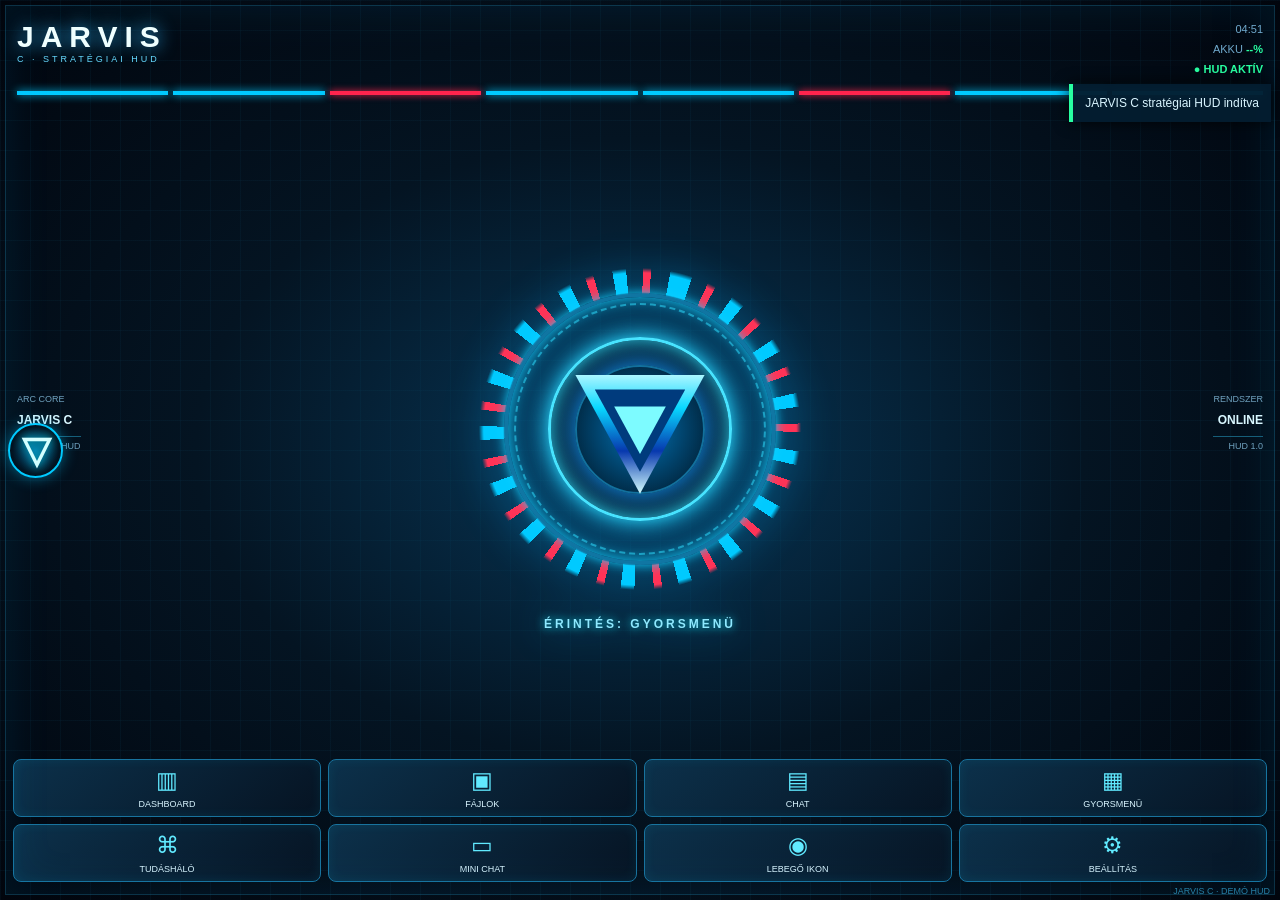
==== jarvis_hud/assets/index.html @ 07d6512d "feat: standalone JARVIS C HUD prototype (ARC reactor, knowledge network, native floating icon)" ====
<!doctype html>
<html lang="hu"><head><meta charset="utf-8"/><meta name="viewport" content="width=device-width,initial-scale=1,viewport-fit=cover,user-scalable=no"/><meta name="theme-color" content="#030c19"/><title>JARVIS C / HUD</title>
<style>
:root{--cyan:#00caff;--red:#ff244d;--green:#28ffa1;--gold:#ffcf50;--bg:#020a15;--glass:#061b2eec;color:#d9f5ff;font-family:Arial,Helvetica,sans-serif}*{box-sizing:border-box;-webkit-tap-highlight-color:transparent}body{margin:0;overflow:hidden;background:radial-gradient(ellipse at center,#073758 0,#041422 49%,#01050d 100%)}button,input{font-family:inherit;color:inherit}button{cursor:pointer}button:active{filter:brightness(1.6)}.app{width:100vw;height:100dvh;display:flex;flex-direction:column;position:relative;overflow:hidden;background-image:linear-gradient(90deg,#0d56731a 1px,transparent 1px),linear-gradient(#0d56731a 1px,transparent 1px);background-size:30px 30px}.app:before{content:"";pointer-events:none;position:absolute;inset:5px;border:1px solid #1d7fa95c;box-shadow:inset 0 0 45px #009ee720}.head{padding:20px 17px 8px;display:flex;justify-content:space-between;align-items:flex-start;z-index:1}.wordmark{font-size:30px;letter-spacing:7px;color:#efffff;font-weight:800;text-shadow:0 0 18px #29b7ff}.subtitle{font-size:9px;letter-spacing:3px;color:#66d9fe}.stats{font-size:11px;text-align:right;line-height:1.8;color:#70aace}.stats b{color:var(--green)}.bar{height:4px;margin:4px 17px;display:flex;gap:5px}.bar i{flex:1;background:var(--cyan);box-shadow:0 0 8px var(--cyan)}.bar i:nth-child(3n){background:var(--red);box-shadow:0 0 7px var(--red)}.center{position:relative;flex:1;min-height:0;display:grid;place-items:center}.reactor{width:min(71vw,39vh,340px);height:min(71vw,39vh,340px);min-width:180px;min-height:180px;position:relative;border-radius:50%;display:grid;place-items:center;filter:drop-shadow(0 0 20px #00aeff7e);animation:breathe 3.4s ease-in-out infinite}.outer,.middle,.inner,.gear,.disk,.triangle{position:absolute;display:grid;place-items:center}.outer,.middle,.inner,.gear,.disk{inset:0;border-radius:50%}.outer{background:repeating-conic-gradient(from 14deg,var(--cyan) 0deg 5deg,transparent 5deg 11deg,#ff3357 11deg 14deg,transparent 14deg 21deg);mask:radial-gradient(transparent 56%,black 57% 65%,transparent 67%);animation:rotate 30s linear infinite}.middle{inset:10%;border:4px solid #158cbdbb;box-shadow:0 0 12px #12cfff,inset 0 0 16px #12cfff;outline:2px dashed #30ddff88;outline-offset:-12px;animation:rotateRev 19s linear infinite}.inner{inset:23%;border:3px solid #4ae6ff;box-shadow:0 0 19px #30dfff, inset 0 0 20px #30deff;background:radial-gradient(circle,#104e84 0,#02101c 77%)}.disk{inset:31%;border:2px solid #12709d;background:radial-gradient(circle,#0273b6,#001220);box-shadow:0 0 30px #159bfb}.triangle{width:38%;height:38%;clip-path:polygon(50% 100%,0 8%,100% 8%);background:linear-gradient(#dcffff,#08d7ff,#0738ae,#d6ffff);filter:drop-shadow(0 0 10px #04f5ff)}.triangle:before{content:"";position:absolute;inset:15%;clip-path:polygon(50% 97%,0 6%,100% 6%);background:#003b7d}.triangle:after{content:"";position:absolute;inset:30%;clip-path:polygon(50% 98%,0 6%,100% 6%);background:#7dfbff}.reactor-label{position:absolute;bottom:-32px;color:#8fe9ff;font-size:12px;letter-spacing:3px;font-weight:bold;text-shadow:0 0 10px #11eaff}.side{position:absolute;top:44%;font-size:9px;line-height:2;color:#70a2bf}.side strong{display:block;color:#d9f7ff;font-size:12px}.side.left{left:17px}.side.right{right:17px;text-align:right}.line{border-top:1px solid #165e79;margin-top:4px}.bottom{margin:0 13px 18px;display:grid;grid-template-columns:repeat(4,1fr);gap:7px}.tile{background:linear-gradient(140deg,#0c314b,#061322);min-height:58px;border:1px solid #18739e;border-radius:8px;display:flex;flex-direction:column;justify-content:center;align-items:center;gap:5px;box-shadow:inset 0 0 12px #05d5ff15}.tile .ic{font-size:23px;color:#61eaff}.tile .tx{font-size:9px}.screen{display:none;position:fixed;inset:0;z-index:9;background:radial-gradient(ellipse at center,#0a2a45,#020812 85%)}.screen.show{display:flex;flex-direction:column}.screenhead{height:68px;display:flex;align-items:center;justify-content:space-between;padding:15px;border-bottom:1px solid #1d6788;letter-spacing:2px;font-weight:700}.screenhead button,.sm{background:#0b3452;border:1px solid #1685b8;border-radius:7px;padding:10px}.scrbody{flex:1;min-height:0;position:relative;overflow:hidden}.float{position:fixed;left:8px;top:47%;width:55px;height:55px;border-radius:50%;z-index:12;background:radial-gradient(circle,#066093,#021321 65%);border:2px solid var(--cyan);box-shadow:0 0 15px #03c6ff77;display:grid;place-items:center;touch-action:none}.float:before{content:"▽";font-size:37px;font-weight:700;color:#d3ffff;text-shadow:0 0 11px #02ebff}.radialback{position:fixed;inset:0;background:#000a;z-index:13;display:none;backdrop-filter:blur(5px)}.radialback.on{display:block}.radial{position:fixed;left:50%;top:50%;width:min(320px,86vw);height:min(320px,86vw);transform:translate(-50%,-50%) scale(.7);opacity:0;visibility:hidden;z-index:14;transition:.22s;pointer-events:none}.radial.on{transform:translate(-50%,-50%) scale(1);opacity:1;visibility:visible;pointer-events:auto}.radial:before{content:"";position:absolute;inset:27px;border-radius:50%;border:1px dashed #1abaff77;box-shadow:0 0 24px #18d3ff33}.radial button{position:absolute;transform:translate(-50%,-50%);width:66px;height:66px;border-radius:50%;background:radial-gradient(circle,#0e4667,#051221);border:1px solid #28a9d7;box-shadow:0 0 14px #0acaff66;display:flex;flex-direction:column;align-items:center;justify-content:center;gap:3px;font-size:9px}.radial button .i{font-size:24px}.radial .core{width:95px;height:95px;left:50%;top:50%;border:3px solid #43eeff;background:radial-gradient(circle,#085e94,#031322)}.radial .core .i{font-size:39px}.toasts{position:fixed;z-index:25;top:84px;right:9px;display:grid;gap:7px;max-width:67%;pointer-events:none}.toast{padding:12px;background:#041e30f5;border-left:4px solid #24cfff;box-shadow:0 0 15px #000c;font-size:12px;animation:enter .25s}.toast.warn{border-color:var(--gold)}.toast.good{border-color:var(--green)}.toast.bad{border-color:var(--red)}.chip{position:fixed;bottom:4px;right:10px;font-size:9px;color:#2780a7}.chatbox{height:calc(100% - 64px);overflow-y:auto;display:flex;flex-direction:column;gap:10px;padding:13px}.msg{border:1px solid #176a8b;background:#0a293e;border-radius:12px;padding:11px 13px;max-width:90%;font-size:13px;line-height:1.5}.msg.mine{margin-left:auto;background:#094765}.msg strong{display:block;color:#54eaff;margin-bottom:4px}.chatinput{height:64px;display:flex;gap:8px;padding:9px;border-top:1px solid #164763}.chatinput input,.learn input{background:#041928;border:1px solid #1a82ab;padding:11px;border-radius:7px;flex:1;min-width:0;outline:none}.chatinput button,.learn button{background:#06658d;border:1px solid #00d1ff;border-radius:8px;padding:10px}.chatmini{position:fixed;top:90px;right:9px;width:min(310px,86vw);height:270px;z-index:11;border:1px solid #07baff;background:#041627ed;box-shadow:0 0 21px #000d;border-radius:10px;display:none;flex-direction:column}.chatmini.show{display:flex}.chatmini .minihead{padding:9px;display:flex;justify-content:space-between;border-bottom:1px solid #135d83}.miniinner{flex:1;font-size:12px;padding:10px;overflow:auto;white-space:pre-wrap}.chatmini form{display:flex;gap:4px;padding:6px}.chatmini input{width:80%;background:#092338;border:1px solid #246787;color:white}.graph{height:100%;width:100%;display:block;touch-action:none}.tools{position:absolute;right:12px;bottom:13px;display:flex;flex-direction:column;gap:6px}.tools button{width:40px;height:40px;border:1px solid #1ca6d7;background:#05192ded;border-radius:5px;font-size:25px}.graphinfo{position:absolute;left:10px;bottom:13px;background:#05182ccf;border:1px solid #17739c;padding:9px;font-size:10px;pointer-events:none;max-width:66%}.learn{display:flex;gap:6px;padding:8px;border-top:1px solid #155b80}.normal{padding:23px;line-height:1.9;font-size:13px}.normal h3{color:#66eaff}.normal button{margin:8px}.statusrow{display:flex;gap:5px;padding:7px;justify-content:space-around;border-top:1px solid #105477}.statusrow span{font-size:9px;white-space:nowrap}.statusrow .blue{color:#26d9ff}.statusrow .yellow{color:var(--gold)}.statusrow .green{color:var(--green)}.statusrow .red{color:var(--red)}@keyframes rotate{to{transform:rotate(360deg)}}@keyframes rotateRev{to{transform:rotate(-360deg)}}@keyframes breathe{50%{filter:drop-shadow(0 0 30px #04ccffa0)}}@keyframes enter{from{opacity:0;transform:translateX(25px)}to{opacity:1}}@media(max-height:700px){.head{padding-top:10px}.reactor{width:min(64vw,33vh);height:min(64vw,33vh);min-width:150px;min-height:150px}.tile{min-height:46px}.bottom{margin-bottom:9px}.tile .ic{font-size:18px}.reactor-label{bottom:-22px}}
</style></head><body>
<div class="app"><header class="head"><div><div class="wordmark">JARVIS</div><div class="subtitle">C · STRATÉGIAI HUD</div></div><div class="stats"><span id="time">--:--</span><br>AKKU <b id="battery">--%</b><br><b>● HUD AKTÍV</b></div></header><div class="bar"><i></i><i></i><i></i><i></i><i></i><i></i><i></i><i></i></div>
<div class="center"><div class="side left">ARC CORE<strong>JARVIS C</strong><div class="line">ANDROID HUD</div></div><div id="reactor" class="reactor"><div class="outer"></div><div class="middle"></div><div class="inner"></div><div class="disk"></div><div class="triangle"></div><div class="reactor-label">ÉRINTÉS: GYORSMENÜ</div></div><div class="side right">RENDSZER<strong>ONLINE</strong><div class="line">HUD 1.0</div></div></div>
<div class="bottom"><button class="tile" data-go="status"><span class="ic">▥</span><span class="tx">DASHBOARD</span></button><button class="tile" data-go="files"><span class="ic">▣</span><span class="tx">FÁJLOK</span></button><button class="tile" data-go="chat"><span class="ic">▤</span><span class="tx">CHAT</span></button><button class="tile" data-go="menu"><span class="ic">▦</span><span class="tx">GYORSMENÜ</span></button><button class="tile" data-go="knowledge"><span class="ic">⌘</span><span class="tx">TUDÁSHÁLÓ</span></button><button class="tile" data-go="mini"><span class="ic">▭</span><span class="tx">MINI CHAT</span></button><button class="tile" data-go="overlay"><span class="ic">◉</span><span class="tx">LEBEGŐ IKON</span></button><button class="tile" data-go="settings"><span class="ic">⚙</span><span class="tx">BEÁLLÍTÁS</span></button></div>
<div class="chip">JARVIS C · DEMÓ HUD</div></div>
<div id="bubble" class="float" title="JARVIS"></div><div class="radialback" id="backdrop"></div><div class="radial" id="radial"></div><div id="toasts" class="toasts"></div>
<section id="chatScreen" class="screen"><div class="screenhead"><span>◉ JARVIS · CHAT</span><div><button id="makeMini">MINI</button> <button data-close>✕</button></div></div><div class="scrbody"><div id="messages" class="chatbox"><div class="msg"><strong>JARVIS</strong>Stratégiai HUD betöltve. A Chat jelenleg helyi demó; a teljes AI-motort később kapcsoljuk be. Mondd például: „tanuld meg: fontos ötlet”, és létrejön egy új tudásatom.</div></div><form id="chatForm" class="chatinput"><input id="chatText" placeholder="Üzenet JARVIS-nak…" autocomplete="off"><button>➤</button></form></div></section>
<div class="chatmini" id="mini"><div class="minihead">◉ JARVIS · MINI CHAT <div><button id="expandMini">⛶</button><button id="closeMini">✕</button></div></div><div id="miniMessages" class="miniinner">JARVIS HUD kész.</div><form id="miniForm"><input id="miniText" placeholder="Üzenet…"><button>➤</button></form></div>
<section id="knowledgeScreen" class="screen"><div class="screenhead"><span>✧ TUDÁSHÁLÓ</span><button data-close>✕</button></div><div class="scrbody"><canvas class="graph" id="graph"></canvas><div class="graphinfo">MOZGATÁS: húzás · NAGYÍTÁS: két ujj<br><span id="nodeCount">6</span> tudáselem · <span style="color:#46ffb3">● Új atom</span></div><div class="tools"><button id="plus">+</button><button id="minus">−</button><button id="recenter">◎</button></div></div><form class="learn" id="learnForm"><input id="learnText" placeholder="Új tanult atom neve…"><button>HOZZÁAD</button></form></section>
<section id="otherScreen" class="screen"><div class="screenhead"><span id="otherTitle">HUD</span><button data-close>✕</button></div><div class="scrbody normal" id="otherContent"></div></section>
<script>
(function(){
"use strict";
var $=function(id){return document.getElementById(id);};
var screen=null,radialOn=false,noticeNumber=0,panX=0,panY=0,zoom=1, pointers={},moved=false,lastPinch=0;
function notice(text,typ){var el=document.createElement("div");el.className="toast "+(typ||"");el.textContent=text;$("toasts").appendChild(el);setTimeout(function(){el.remove();},4800);noticeNumber++;}
function tick(){var d=new Date();$("time").textContent=d.toLocaleTimeString("hu-HU",{hour:"2-digit",minute:"2-digit"});try{if(window.JarvisNative)$("battery").textContent=window.JarvisNative.battery()+"%";}catch(e){}}tick();setInterval(tick,20000);
var actions=[["⌂","FŐOLDAL","home"],["🎙","MIKROFON","mic"],["➤","NAVIGÁCIÓ","navigation"],["◈","CHAT","chat"],["▤","FELADATOK","tasks"],["▣","TUDÁS","knowledge"],["⚙","BEÁLLÍTÁS","settings"],["✖","STOP","stop"]];
actions.forEach(function(a,i){var angle=i*Math.PI/4-Math.PI/2,b=document.createElement("button");b.style.left=(50+38*Math.cos(angle))+"%";b.style.top=(50+38*Math.sin(angle))+"%";b.innerHTML='<span class="i">'+a[0]+'</span>'+a[1];b.onclick=function(){navigate(a[2]);};$("radial").appendChild(b);});
var core=document.createElement("button");core.className="core";core.innerHTML='<span class="i">▽</span>JARVIS';core.onclick=closeRadial;$("radial").appendChild(core);
function closeRadial(){radialOn=false;$("radial").classList.remove("on");$("backdrop").classList.remove("on");}
function toggleRadial(){if(screen)closeScreen();$("mini").classList.remove("show");radialOn=!radialOn;$("radial").classList.toggle("on",radialOn);$("backdrop").classList.toggle("on",radialOn);}
$("reactor").addEventListener("click",toggleRadial);$("backdrop").addEventListener("click",closeRadial);
function closeScreen(){["chatScreen","knowledgeScreen","otherScreen"].forEach(function(id){$(id).classList.remove("show");});screen=null;}
function openScreen(name){closeRadial();closeScreen();$("mini").classList.remove("show");screen=name;$(name+"Screen").classList.add("show");if(name==="knowledge")setTimeout(drawGraph,60);}
function other(title,body){$("otherTitle").textContent=title;$("otherContent").innerHTML=body;openScreen("other");}
function navigate(action){closeRadial();if(action==="menu"){toggleRadial();return;}if(action==="chat"||action==="knowledge"){openScreen(action);return;}if(action==="mini"){closeScreen();$("mini").classList.toggle("show");return;}if(action==="home"){closeScreen();$("mini").classList.remove("show");return;}if(action==="overlay"){try{if(window.JarvisNative){window.JarvisNative.overlay();notice("Lebegő ikon: Android engedély ellenőrzése","warn");}else notice("Külső lebegő ikon csak az APK-ban működik.","warn");}catch(e){notice("Engedély szükséges.","warn");}return;}
var data={status:["DASHBOARD",'<h3>JARVIS STRATÉGIAI HUD</h3><p>ARC-reaktor aktív, gyorsmenü, teljes és mini chat, négyféle értesítés és helyi tudásháló.</p><button data-note="0">Kék · Folyamatban</button><button data-note="1">Sárga · Jóváhagyásra vár</button><button data-note="2">Zöld · Kész</button><button data-note="3">Piros · Hiba</button>'],settings:["BEÁLLÍTÁSOK",'<h3>KÉPERNYŐ / TELEFON</h3><p>Kék–piros stratégiai HUD; képernyőn belüli gyorsgomb, teljes vagy mini chat.</p><button data-overlay="yes">Lebegő ikon engedélyezése</button><p>Az Android engedélyezése után a JARVIS ikon más alkalmazások fölött is megjelenhet. Koppintással visszatérhetsz JARVIS-hoz.</p><button data-overlay="off">Lebegő ikon kikapcsolása</button>'],tasks:["FELADATOK",'<h3>FELADATOK ÉS ÉRTESÍTÉSEK</h3><p>Az állapotok: folyamatban, jóváhagyásra vár, kész és hiba. Valódi telefonműveletek még nem futnak ebben a változatban.</p>'],files:["FÁJLOK",'<h3>FÁJLOK</h3><p>A fájlkezelő jelenleg bemutatópanel. Android-fájlhozzáférés még nincs bekapcsolva.</p>'],mic:["MIKROFON",'<h3>BESZÉDVEZÉRLÉS</h3><p>A mikrofonparancsok motorját később integráljuk. A vázlat nem rögzít hangot.</p>'],navigation:["NAVIGÁCIÓ",'<h3>ANDROID GYORSMENÜ</h3><p>Az új JARVIS saját gyorsparancsai. Külső alkalmazások automatikus vezérlése még nem aktív.</p>'],stop:["STOP",'<h3>LEÁLLÍTVA</h3><p>Nincs futó telefon-automatizálás; a HUD animáció megmarad.</p>']};var d=data[action]||data.status;other(d[0],d[1]);if(action==="stop")notice("Demó feladat leállítva","bad");}
document.querySelectorAll("[data-go]").forEach(function(el){el.onclick=function(){navigate(this.getAttribute("data-go"));};});
document.querySelectorAll("[data-close]").forEach(function(el){el.onclick=closeScreen;});
$("otherScreen").addEventListener("click",function(e){var target=e.target;if(target.hasAttribute("data-note")){var n=Number(target.getAttribute("data-note"));var notes=[["Folyamatban",""],["Jóváhagyásra vár","warn"],["Kész","good"],["Hiba","bad"]];notice(notes[n][0],notes[n][1]);}if(target.hasAttribute("data-overlay")){if(target.getAttribute("data-overlay")==="yes")navigate("overlay");else{try{window.JarvisNative.stopOverlay();}catch(_e){}notice("Lebegő ikon kikapcsolva");}}});
var dragging=false,bx=0,by=0,dist=0;
$("bubble").addEventListener("pointerdown",function(e){dragging=true;bx=e.clientX-this.offsetLeft;by=e.clientY-this.offsetTop;dist=0;this.setPointerCapture(e.pointerId);});
$("bubble").addEventListener("pointermove",function(e){if(!dragging)return;var x=Math.min(innerWidth-55,Math.max(0,e.clientX-bx)),y=Math.min(innerHeight-55,Math.max(0,e.clientY-by));dist+=Math.abs(x-this.offsetLeft)+Math.abs(y-this.offsetTop);this.style.left=x+"px";this.style.top=y+"px";});
$("bubble").addEventListener("pointerup",function(){dragging=false;if(dist<10)toggleRadial();});
$("makeMini").onclick=function(){closeScreen();$("mini").classList.add("show");};$("expandMini").onclick=function(){openScreen("chat");};$("closeMini").onclick=function(){$("mini").classList.remove("show");};
var initial=[["JARVIS CORE",0,0,"core"],["EMLÉKEZET",-105,-114,"system"],["TELEFON",120,-96,"system"],["FELADATOK",142,62,"system"],["AUTOMATIZÁLÁS",55,158,"system"],["TANULÁS",-128,85,"system"]];
var learned=[];try{learned=JSON.parse(localStorage.getItem("jarvis-c-learned")||"[]");if(!Array.isArray(learned))learned=[];}catch(_e){learned=[];}
learned=learned.filter(function(e){return e&&typeof e.title==="string";}).slice(0,120);
function nodes(){return initial.concat(learned.map(function(item,i){var a=i*2.39996,r=142+(i%6)*13;return[item.title,Math.cos(a)*r,Math.sin(a)*r,"new"];}));}
function addLearn(text){text=String(text||"").trim().slice(0,56);if(!text)return;if(learned.length>=120){notice("120 tudásatom a bemutató felső határa","warn");return;}if(learned.some(function(x){return x.title.toLowerCase()===text.toLowerCase();})){notice("Ez a tudáselem már szerepel a hálóban","warn");return;}learned.push({title:text,date:Date.now()});try{localStorage.setItem("jarvis-c-learned",JSON.stringify(learned));}catch(_e){}notice("ÚJ TANULT ATOM · "+text,"good");drawGraph();}
var c=$("graph"),ctx=c.getContext("2d"),cw=0,ch=0;function drawGraph(){var bounds=c.getBoundingClientRect();if(!bounds.width||!bounds.height)return;var dpr=Math.min(devicePixelRatio||1,2);cw=bounds.width;ch=bounds.height;c.width=Math.round(cw*dpr);c.height=Math.round(ch*dpr);ctx.setTransform(dpr,0,0,dpr,0,0);ctx.clearRect(0,0,cw,ch);ctx.save();ctx.translate(cw/2+panX,ch/2+panY);ctx.scale(zoom,zoom);var ns=nodes();$("nodeCount").textContent=ns.length;for(var i=1;i<ns.length;i++){var n=ns[i];ctx.strokeStyle=n[3]==="new"?"#fb2f9a83":"#16a8e65c";ctx.lineWidth=1.2;ctx.beginPath();ctx.moveTo(0,0);ctx.lineTo(n[1],n[2]);ctx.stroke();for(var j=i+1;j<ns.length;j++){var m=ns[j],delta=Math.hypot(n[1]-m[1],n[2]-m[2]);if(delta<155){ctx.strokeStyle="#137dbb2c";ctx.lineWidth=.8;ctx.beginPath();ctx.moveTo(n[1],n[2]);ctx.lineTo(m[1],m[2]);ctx.stroke();}}}
ns.forEach(function(n,i){var x=n[1],y=n[2],r=i===0?49:n[3]==="new"?25:34,col=n[3]==="new"?"#ff459c":"#14c6ff";ctx.beginPath();ctx.arc(x,y,r+8,0,Math.PI*2);ctx.strokeStyle=col+"40";ctx.lineWidth=1;ctx.stroke();ctx.beginPath();ctx.arc(x,y,r,0,Math.PI*2);ctx.fillStyle=i===0?"#083d60":"#081c30";ctx.shadowColor=col;ctx.shadowBlur=i===0?27:14;ctx.fill();ctx.shadowBlur=0;ctx.strokeStyle=col;ctx.lineWidth=i===0?3:1.5;ctx.stroke();ctx.fillStyle="#e2f9ff";ctx.textAlign="center";ctx.textBaseline="middle";ctx.font=(i===0?"bold 12px":"bold 10px")+" Arial";var words=n[0].length>15?[n[0].slice(0,14),n[0].slice(14,26)]:[n[0]];words.forEach(function(w,k){ctx.fillText(w,x,y+(k-(words.length-1)/2)*12);});});ctx.restore();}
c.addEventListener("pointerdown",function(e){c.setPointerCapture(e.pointerId);pointers[e.pointerId]={x:e.clientX,y:e.clientY};moved=false;});
c.addEventListener("pointermove",function(e){var p=pointers[e.pointerId];if(!p)return;var dx=e.clientX-p.x,dy=e.clientY-p.y;pointers[e.pointerId]={x:e.clientX,y:e.clientY};if(Math.abs(dx)+Math.abs(dy)>2)moved=true;var a=Object.values(pointers);if(a.length===1){panX+=dx;panY+=dy;}else if(a.length===2){var d=Math.hypot(a[0].x-a[1].x,a[0].y-a[1].y);if(lastPinch)zoom=Math.max(.45,Math.min(3,zoom*d/lastPinch));lastPinch=d;}drawGraph();});
c.addEventListener("pointerup",function(e){if(!moved&&Object.keys(pointers).length===1){var b=c.getBoundingClientRect(),x=(e.clientX-b.left-cw/2-panX)/zoom,y=(e.clientY-b.top-ch/2-panY)/zoom;nodes().forEach(function(n){if(Math.hypot(n[1]-x,n[2]-y)<(n[3]==="core"?49:36))notice("Tudásatom: "+n[0],n[3]==="new"?"good":"");});}delete pointers[e.pointerId];lastPinch=0;});
c.addEventListener("pointercancel",function(e){delete pointers[e.pointerId];lastPinch=0;});$("plus").onclick=function(){zoom=Math.min(3,zoom*1.23);drawGraph();};$("minus").onclick=function(){zoom=Math.max(.45,zoom/1.23);drawGraph();};$("recenter").onclick=function(){panX=0;panY=0;zoom=1;drawGraph();};
$("learnForm").onsubmit=function(e){e.preventDefault();addLearn($("learnText").value);$("learnText").value="";};
function response(s){var me=document.createElement("div");me.className="msg mine";me.textContent=s;$("messages").appendChild(me);var match=s.match(/^(?:tanuld meg|jegyezd meg|új tudás|emlékezz)\\s*[:,-]?\\s*(.+)$/i);var content="Üzenet fogadva. Ez a HUD helyi demója, az AI-kapcsolat még nincs bekötve.";if(match&&match[1]){addLearn(match[1]);content="A megadott szöveg helyben új tudásatomként elmentve. A Tudásháló képernyőn megjelenik.";}var bot=document.createElement("div");bot.className="msg";bot.innerHTML="<strong>JARVIS · HELYI HUD</strong>"+content;$("messages").appendChild(bot);$("messages").scrollTop=$("messages").scrollHeight;$("miniMessages").textContent="ÖN: "+s+"\nJARVIS: "+content;notice("CHAT · üzenet fogadva","good");}
$("chatForm").onsubmit=function(e){e.preventDefault();var s=$("chatText").value.trim();if(s)response(s);$("chatText").value="";};$("miniForm").onsubmit=function(e){e.preventDefault();var s=$("miniText").value.trim();if(s)response(s);$("miniText").value="";};
window.addEventListener("resize",drawGraph);window.addEventListener("keydown",function(e){if(e.key==="Escape"){closeRadial();closeScreen();$("mini").classList.remove("show");}});
notice("JARVIS C stratégiai HUD indítva","good");
})();
</script></body></html>
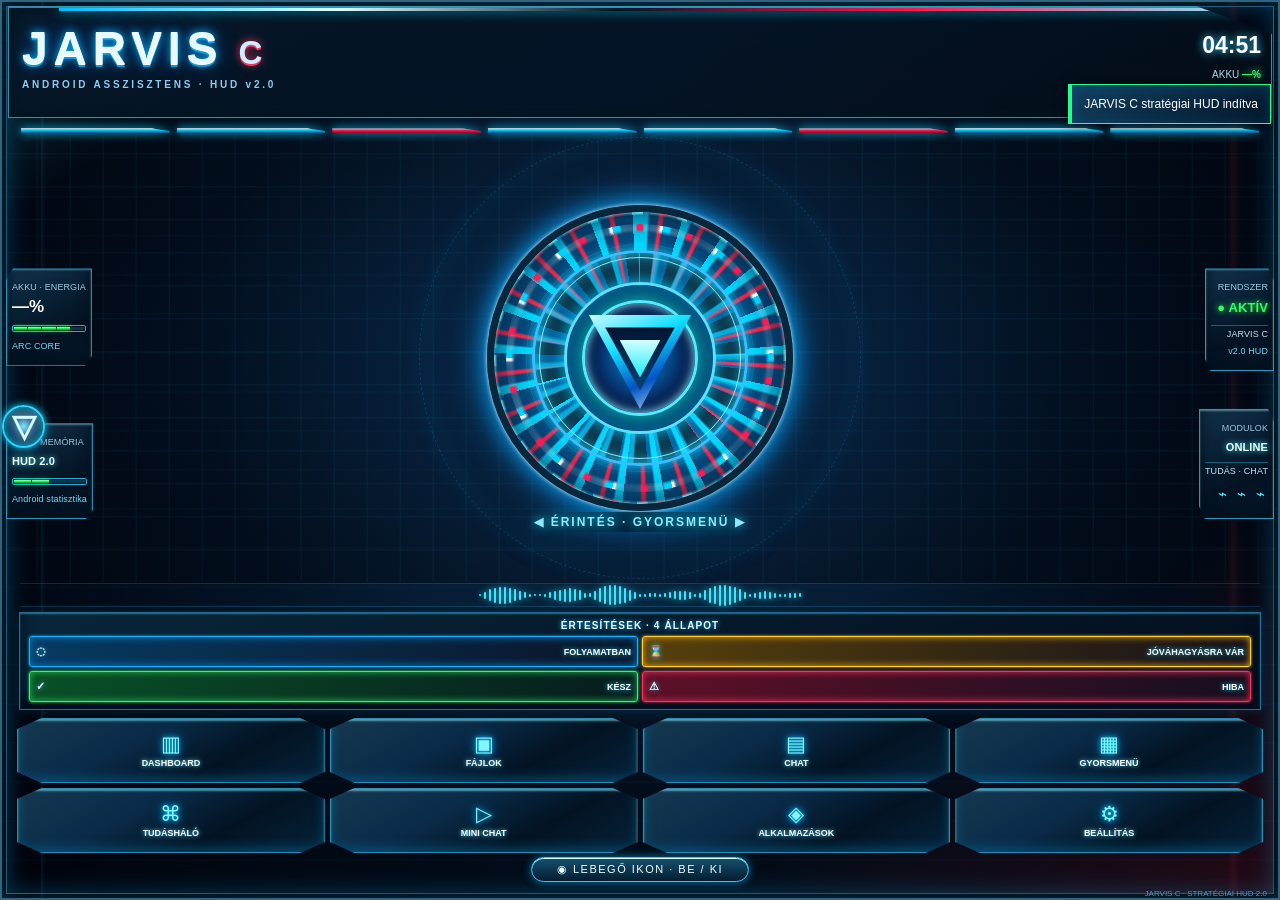
==== commit 8777d28f: "feat: activate JARVIS C v2 premium metallic interface and companion controls" ====
--- a/jarvis_hud/assets/index.html
+++ b/jarvis_hud/assets/index.html
@@ -2,7 +2,7 @@
 <html lang="hu"><head><meta charset="utf-8"/><meta name="viewport" content="width=device-width,initial-scale=1,viewport-fit=cover,user-scalable=no"/><meta name="theme-color" content="#030c19"/><title>JARVIS C / HUD</title>
 <style>
 :root{--cyan:#00caff;--red:#ff244d;--green:#28ffa1;--gold:#ffcf50;--bg:#020a15;--glass:#061b2eec;color:#d9f5ff;font-family:Arial,Helvetica,sans-serif}*{box-sizing:border-box;-webkit-tap-highlight-color:transparent}body{margin:0;overflow:hidden;background:radial-gradient(ellipse at center,#073758 0,#041422 49%,#01050d 100%)}button,input{font-family:inherit;color:inherit}button{cursor:pointer}button:active{filter:brightness(1.6)}.app{width:100vw;height:100dvh;display:flex;flex-direction:column;position:relative;overflow:hidden;background-image:linear-gradient(90deg,#0d56731a 1px,transparent 1px),linear-gradient(#0d56731a 1px,transparent 1px);background-size:30px 30px}.app:before{content:"";pointer-events:none;position:absolute;inset:5px;border:1px solid #1d7fa95c;box-shadow:inset 0 0 45px #009ee720}.head{padding:20px 17px 8px;display:flex;justify-content:space-between;align-items:flex-start;z-index:1}.wordmark{font-size:30px;letter-spacing:7px;color:#efffff;font-weight:800;text-shadow:0 0 18px #29b7ff}.subtitle{font-size:9px;letter-spacing:3px;color:#66d9fe}.stats{font-size:11px;text-align:right;line-height:1.8;color:#70aace}.stats b{color:var(--green)}.bar{height:4px;margin:4px 17px;display:flex;gap:5px}.bar i{flex:1;background:var(--cyan);box-shadow:0 0 8px var(--cyan)}.bar i:nth-child(3n){background:var(--red);box-shadow:0 0 7px var(--red)}.center{position:relative;flex:1;min-height:0;display:grid;place-items:center}.reactor{width:min(71vw,39vh,340px);height:min(71vw,39vh,340px);min-width:180px;min-height:180px;position:relative;border-radius:50%;display:grid;place-items:center;filter:drop-shadow(0 0 20px #00aeff7e);animation:breathe 3.4s ease-in-out infinite}.outer,.middle,.inner,.gear,.disk,.triangle{position:absolute;display:grid;place-items:center}.outer,.middle,.inner,.gear,.disk{inset:0;border-radius:50%}.outer{background:repeating-conic-gradient(from 14deg,var(--cyan) 0deg 5deg,transparent 5deg 11deg,#ff3357 11deg 14deg,transparent 14deg 21deg);mask:radial-gradient(transparent 56%,black 57% 65%,transparent 67%);animation:rotate 30s linear infinite}.middle{inset:10%;border:4px solid #158cbdbb;box-shadow:0 0 12px #12cfff,inset 0 0 16px #12cfff;outline:2px dashed #30ddff88;outline-offset:-12px;animation:rotateRev 19s linear infinite}.inner{inset:23%;border:3px solid #4ae6ff;box-shadow:0 0 19px #30dfff, inset 0 0 20px #30deff;background:radial-gradient(circle,#104e84 0,#02101c 77%)}.disk{inset:31%;border:2px solid #12709d;background:radial-gradient(circle,#0273b6,#001220);box-shadow:0 0 30px #159bfb}.triangle{width:38%;height:38%;clip-path:polygon(50% 100%,0 8%,100% 8%);background:linear-gradient(#dcffff,#08d7ff,#0738ae,#d6ffff);filter:drop-shadow(0 0 10px #04f5ff)}.triangle:before{content:"";position:absolute;inset:15%;clip-path:polygon(50% 97%,0 6%,100% 6%);background:#003b7d}.triangle:after{content:"";position:absolute;inset:30%;clip-path:polygon(50% 98%,0 6%,100% 6%);background:#7dfbff}.reactor-label{position:absolute;bottom:-32px;color:#8fe9ff;font-size:12px;letter-spacing:3px;font-weight:bold;text-shadow:0 0 10px #11eaff}.side{position:absolute;top:44%;font-size:9px;line-height:2;color:#70a2bf}.side strong{display:block;color:#d9f7ff;font-size:12px}.side.left{left:17px}.side.right{right:17px;text-align:right}.line{border-top:1px solid #165e79;margin-top:4px}.bottom{margin:0 13px 18px;display:grid;grid-template-columns:repeat(4,1fr);gap:7px}.tile{background:linear-gradient(140deg,#0c314b,#061322);min-height:58px;border:1px solid #18739e;border-radius:8px;display:flex;flex-direction:column;justify-content:center;align-items:center;gap:5px;box-shadow:inset 0 0 12px #05d5ff15}.tile .ic{font-size:23px;color:#61eaff}.tile .tx{font-size:9px}.screen{display:none;position:fixed;inset:0;z-index:9;background:radial-gradient(ellipse at center,#0a2a45,#020812 85%)}.screen.show{display:flex;flex-direction:column}.screenhead{height:68px;display:flex;align-items:center;justify-content:space-between;padding:15px;border-bottom:1px solid #1d6788;letter-spacing:2px;font-weight:700}.screenhead button,.sm{background:#0b3452;border:1px solid #1685b8;border-radius:7px;padding:10px}.scrbody{flex:1;min-height:0;position:relative;overflow:hidden}.float{position:fixed;left:8px;top:47%;width:55px;height:55px;border-radius:50%;z-index:12;background:radial-gradient(circle,#066093,#021321 65%);border:2px solid var(--cyan);box-shadow:0 0 15px #03c6ff77;display:grid;place-items:center;touch-action:none}.float:before{content:"▽";font-size:37px;font-weight:700;color:#d3ffff;text-shadow:0 0 11px #02ebff}.radialback{position:fixed;inset:0;background:#000a;z-index:13;display:none;backdrop-filter:blur(5px)}.radialback.on{display:block}.radial{position:fixed;left:50%;top:50%;width:min(320px,86vw);height:min(320px,86vw);transform:translate(-50%,-50%) scale(.7);opacity:0;visibility:hidden;z-index:14;transition:.22s;pointer-events:none}.radial.on{transform:translate(-50%,-50%) scale(1);opacity:1;visibility:visible;pointer-events:auto}.radial:before{content:"";position:absolute;inset:27px;border-radius:50%;border:1px dashed #1abaff77;box-shadow:0 0 24px #18d3ff33}.radial button{position:absolute;transform:translate(-50%,-50%);width:66px;height:66px;border-radius:50%;background:radial-gradient(circle,#0e4667,#051221);border:1px solid #28a9d7;box-shadow:0 0 14px #0acaff66;display:flex;flex-direction:column;align-items:center;justify-content:center;gap:3px;font-size:9px}.radial button .i{font-size:24px}.radial .core{width:95px;height:95px;left:50%;top:50%;border:3px solid #43eeff;background:radial-gradient(circle,#085e94,#031322)}.radial .core .i{font-size:39px}.toasts{position:fixed;z-index:25;top:84px;right:9px;display:grid;gap:7px;max-width:67%;pointer-events:none}.toast{padding:12px;background:#041e30f5;border-left:4px solid #24cfff;box-shadow:0 0 15px #000c;font-size:12px;animation:enter .25s}.toast.warn{border-color:var(--gold)}.toast.good{border-color:var(--green)}.toast.bad{border-color:var(--red)}.chip{position:fixed;bottom:4px;right:10px;font-size:9px;color:#2780a7}.chatbox{height:calc(100% - 64px);overflow-y:auto;display:flex;flex-direction:column;gap:10px;padding:13px}.msg{border:1px solid #176a8b;background:#0a293e;border-radius:12px;padding:11px 13px;max-width:90%;font-size:13px;line-height:1.5}.msg.mine{margin-left:auto;background:#094765}.msg strong{display:block;color:#54eaff;margin-bottom:4px}.chatinput{height:64px;display:flex;gap:8px;padding:9px;border-top:1px solid #164763}.chatinput input,.learn input{background:#041928;border:1px solid #1a82ab;padding:11px;border-radius:7px;flex:1;min-width:0;outline:none}.chatinput button,.learn button{background:#06658d;border:1px solid #00d1ff;border-radius:8px;padding:10px}.chatmini{position:fixed;top:90px;right:9px;width:min(310px,86vw);height:270px;z-index:11;border:1px solid #07baff;background:#041627ed;box-shadow:0 0 21px #000d;border-radius:10px;display:none;flex-direction:column}.chatmini.show{display:flex}.chatmini .minihead{padding:9px;display:flex;justify-content:space-between;border-bottom:1px solid #135d83}.miniinner{flex:1;font-size:12px;padding:10px;overflow:auto;white-space:pre-wrap}.chatmini form{display:flex;gap:4px;padding:6px}.chatmini input{width:80%;background:#092338;border:1px solid #246787;color:white}.graph{height:100%;width:100%;display:block;touch-action:none}.tools{position:absolute;right:12px;bottom:13px;display:flex;flex-direction:column;gap:6px}.tools button{width:40px;height:40px;border:1px solid #1ca6d7;background:#05192ded;border-radius:5px;font-size:25px}.graphinfo{position:absolute;left:10px;bottom:13px;background:#05182ccf;border:1px solid #17739c;padding:9px;font-size:10px;pointer-events:none;max-width:66%}.learn{display:flex;gap:6px;padding:8px;border-top:1px solid #155b80}.normal{padding:23px;line-height:1.9;font-size:13px}.normal h3{color:#66eaff}.normal button{margin:8px}.statusrow{display:flex;gap:5px;padding:7px;justify-content:space-around;border-top:1px solid #105477}.statusrow span{font-size:9px;white-space:nowrap}.statusrow .blue{color:#26d9ff}.statusrow .yellow{color:var(--gold)}.statusrow .green{color:var(--green)}.statusrow .red{color:var(--red)}@keyframes rotate{to{transform:rotate(360deg)}}@keyframes rotateRev{to{transform:rotate(-360deg)}}@keyframes breathe{50%{filter:drop-shadow(0 0 30px #04ccffa0)}}@keyframes enter{from{opacity:0;transform:translateX(25px)}to{opacity:1}}@media(max-height:700px){.head{padding-top:10px}.reactor{width:min(64vw,33vh);height:min(64vw,33vh);min-width:150px;min-height:150px}.tile{min-height:46px}.bottom{margin-bottom:9px}.tile .ic{font-size:18px}.reactor-label{bottom:-22px}}
-</style></head><body>
+</style><link rel="stylesheet" href="premium.css"/></head><body>
 <div class="app"><header class="head"><div><div class="wordmark">JARVIS</div><div class="subtitle">C · STRATÉGIAI HUD</div></div><div class="stats"><span id="time">--:--</span><br>AKKU <b id="battery">--%</b><br><b>● HUD AKTÍV</b></div></header><div class="bar"><i></i><i></i><i></i><i></i><i></i><i></i><i></i><i></i></div>
 <div class="center"><div class="side left">ARC CORE<strong>JARVIS C</strong><div class="line">ANDROID HUD</div></div><div id="reactor" class="reactor"><div class="outer"></div><div class="middle"></div><div class="inner"></div><div class="disk"></div><div class="triangle"></div><div class="reactor-label">ÉRINTÉS: GYORSMENÜ</div></div><div class="side right">RENDSZER<strong>ONLINE</strong><div class="line">HUD 1.0</div></div></div>
 <div class="bottom"><button class="tile" data-go="status"><span class="ic">▥</span><span class="tx">DASHBOARD</span></button><button class="tile" data-go="files"><span class="ic">▣</span><span class="tx">FÁJLOK</span></button><button class="tile" data-go="chat"><span class="ic">▤</span><span class="tx">CHAT</span></button><button class="tile" data-go="menu"><span class="ic">▦</span><span class="tx">GYORSMENÜ</span></button><button class="tile" data-go="knowledge"><span class="ic">⌘</span><span class="tx">TUDÁSHÁLÓ</span></button><button class="tile" data-go="mini"><span class="ic">▭</span><span class="tx">MINI CHAT</span></button><button class="tile" data-go="overlay"><span class="ic">◉</span><span class="tx">LEBEGŐ IKON</span></button><button class="tile" data-go="settings"><span class="ic">⚙</span><span class="tx">BEÁLLÍTÁS</span></button></div>
@@ -50,9 +50,9 @@
 c.addEventListener("pointerup",function(e){if(!moved&&Object.keys(pointers).length===1){var b=c.getBoundingClientRect(),x=(e.clientX-b.left-cw/2-panX)/zoom,y=(e.clientY-b.top-ch/2-panY)/zoom;nodes().forEach(function(n){if(Math.hypot(n[1]-x,n[2]-y)<(n[3]==="core"?49:36))notice("Tudásatom: "+n[0],n[3]==="new"?"good":"");});}delete pointers[e.pointerId];lastPinch=0;});
 c.addEventListener("pointercancel",function(e){delete pointers[e.pointerId];lastPinch=0;});$("plus").onclick=function(){zoom=Math.min(3,zoom*1.23);drawGraph();};$("minus").onclick=function(){zoom=Math.max(.45,zoom/1.23);drawGraph();};$("recenter").onclick=function(){panX=0;panY=0;zoom=1;drawGraph();};
 $("learnForm").onsubmit=function(e){e.preventDefault();addLearn($("learnText").value);$("learnText").value="";};
-function response(s){var me=document.createElement("div");me.className="msg mine";me.textContent=s;$("messages").appendChild(me);var match=s.match(/^(?:tanuld meg|jegyezd meg|új tudás|emlékezz)\\s*[:,-]?\\s*(.+)$/i);var content="Üzenet fogadva. Ez a HUD helyi demója, az AI-kapcsolat még nincs bekötve.";if(match&&match[1]){addLearn(match[1]);content="A megadott szöveg helyben új tudásatomként elmentve. A Tudásháló képernyőn megjelenik.";}var bot=document.createElement("div");bot.className="msg";bot.innerHTML="<strong>JARVIS · HELYI HUD</strong>"+content;$("messages").appendChild(bot);$("messages").scrollTop=$("messages").scrollHeight;$("miniMessages").textContent="ÖN: "+s+"\nJARVIS: "+content;notice("CHAT · üzenet fogadva","good");}
+function response(s){var me=document.createElement("div");me.className="msg mine";me.textContent=s;$("messages").appendChild(me);var match=s.match(/^(?:tanuld meg|jegyezd meg|új tudás|emlékezz)\s*[:,-]?\s*(.+)$/i);var content="Üzenet fogadva. Ez a HUD helyi demója, az AI-kapcsolat még nincs bekötve.";if(match&&match[1]){addLearn(match[1]);content="A megadott szöveg helyben új tudásatomként elmentve. A Tudásháló képernyőn megjelenik.";}var bot=document.createElement("div");bot.className="msg";bot.innerHTML="<strong>JARVIS · HELYI HUD</strong>"+content;$("messages").appendChild(bot);$("messages").scrollTop=$("messages").scrollHeight;$("miniMessages").textContent="ÖN: "+s+"\nJARVIS: "+content;notice("CHAT · üzenet fogadva","good");}
 $("chatForm").onsubmit=function(e){e.preventDefault();var s=$("chatText").value.trim();if(s)response(s);$("chatText").value="";};$("miniForm").onsubmit=function(e){e.preventDefault();var s=$("miniText").value.trim();if(s)response(s);$("miniText").value="";};
 window.addEventListener("resize",drawGraph);window.addEventListener("keydown",function(e){if(e.key==="Escape"){closeRadial();closeScreen();$("mini").classList.remove("show");}});
 notice("JARVIS C stratégiai HUD indítva","good");
 })();
-</script></body></html>+</script><script src="premium.js"></script></body></html>
--- a/jarvis_hud/assets/premium.css
+++ b/jarvis_hud/assets/premium.css
@@ -0,0 +1,138 @@
+
+/* JARVIS C v2.0 - metallic cybernetic visual system */
+:root{--cyan:#12d4ff;--red:#f52651;--green:#1dff79;--gold:#ffca32;--steel:#5d9dbe;--edge:#03bfff;color:#e8faff;font-family:Roboto,"Arial Narrow",Arial,sans-serif}
+*{-webkit-tap-highlight-color:transparent}
+body{background:#00050c}
+.app{background:
+radial-gradient(circle at 50% 40%,#0b2847 0%,#020d1b 52%,#00030b 97%),
+repeating-linear-gradient(0deg,transparent 0 43px,#0ccfff06 44px 45px),
+repeating-linear-gradient(90deg,transparent 0 43px,#0ccfff06 44px 45px);
+border:2px solid #33637d;box-shadow:inset 0 0 24px #18ceff35,0 0 20px #05b6ff40;
+padding:0 6px 8px;isolation:isolate}
+.app:before{inset:4px;pointer-events:none;border:1px solid #2881ad99;box-shadow:inset 0 0 28px #0084cb35;
+background:linear-gradient(145deg,#42e5ff31,transparent 12%,transparent 78%,#ff325223);z-index:-1}
+.app:after{content:"";position:absolute;inset:0;z-index:-1;pointer-events:none;
+background:linear-gradient(90deg,transparent 0 3%,#12bbff17 3.1%,transparent 3.4%,transparent 96%,#ff325215 96.5%,transparent 97%),repeating-linear-gradient(0deg,transparent 0 37px,#1ed1ff07 38px 39px)}
+.head{position:relative;min-height:104px;padding:18px 10px 8px 13px;z-index:2;margin-top:4px;
+background:linear-gradient(156deg,#071727 0%,#041325d8 52%,#040d17 100%);
+border:1px solid #3b8ba7;box-shadow:inset 0 1px 0 #a9f3ff75,inset 0 -4px 10px #00141e,0 5px 10px #0009;
+clip-path:polygon(0 0,94% 0,100% 25%,100% 100%,0 100%);}
+.head:before{content:"";position:absolute;left:4%;right:2%;top:1px;height:3px;background:linear-gradient(90deg,#00bbff,#deffff,transparent 47%,#ff164f 72%,#89eaff);box-shadow:0 0 11px #04d9ff;pointer-events:none}
+.wordmark{font-size:clamp(33px,10vw,46px);line-height:1.02;font-weight:900;letter-spacing:6px;text-shadow:0 1px #fff,0 3px #079ddb,0 0 9px #0fb7f7,0 0 21px #045abf;color:#e8faff}
+.wordmark:after{content:" C";color:#ccefff;font-size:.72em;text-shadow:0 0 9px #ff3661,0 2px #f2365c}
+.subtitle{color:#8bccf0;font-size:10px;letter-spacing:2.8px;font-weight:700;padding-top:7px}
+.stats{font-size:10px;min-width:79px;line-height:1.8;text-align:right;color:#b9deeb}
+.stats #time{color:#fff;font-weight:900;font-size:23px;text-shadow:0 0 9px #37d3ff}
+.stats b{color:#48ff76;text-shadow:0 0 7px #29ff6e}
+.bar{height:5px;gap:7px;margin:10px 13px 1px;filter:drop-shadow(0 0 5px #0cd1ff)}
+.bar i{clip-path:polygon(0 12%,88% 12%,100% 60%,100% 100%,0 100%);box-shadow:inset 0 1px #fff;background:linear-gradient(#d3faff,#04d4ff 40%,#024f8b)}
+.bar i:nth-child(3n){background:linear-gradient(#fff1f5,#fc1d54 44%,#820c26);filter:drop-shadow(0 0 6px #ed265b)}
+.center{flex:1;min-height:220px;position:relative;overflow:hidden;isolation:isolate;margin:0 -3px}
+.center:before{content:"";position:absolute;inset:0;background:
+repeating-linear-gradient(0deg,transparent 0 31px,#37d9ff0b 32px 33px),
+repeating-linear-gradient(90deg,transparent 0 31px,#37d9ff0b 32px 33px),
+radial-gradient(ellipse at center,#0075d818,transparent 69%);z-index:-1}
+.center:after{content:"";position:absolute;width:90vw;height:90vw;max-width:440px;max-height:440px;left:50%;top:50%;transform:translate(-50%,-50%);pointer-events:none;border:1px dashed #1e96db44;border-radius:50%;box-shadow:0 0 22px #0b9bfb12,inset 0 0 39px #06baff12}
+.reactor{width:min(69vw,34vh,360px);height:min(69vw,34vh,360px);min-width:158px;min-height:158px;filter:drop-shadow(0 0 17px #008dec90);background:
+radial-gradient(circle at 50% 50%,#09ecff29 0 7%,transparent 8%),
+repeating-conic-gradient(from 0deg,#05d9ff 0 3deg,transparent 4deg 7deg,#ff254d 8deg 9deg,transparent 10deg 17deg);
+border:7px solid #09263b;box-shadow:0 0 4px #dcfaff,0 0 23px #0facff,inset 0 0 3px #baffff,inset 0 0 35px #042640;
+animation:breathe 3.6s ease-in-out infinite}
+.reactor:before{content:"";position:absolute;inset:4%;border-radius:50%;
+background:repeating-conic-gradient(from 4deg,transparent 0 4deg,#edfcff 5deg 6deg,#01d3ff 6deg 9deg,transparent 10deg 16deg,#ff1a55 17deg 19deg,transparent 20deg 26deg);
+-webkit-mask:radial-gradient(transparent 66%,#000 68% 77%,transparent 80%);
+mask:radial-gradient(transparent 66%,#000 68% 77%,transparent 80%);
+animation:rotateRev 13s linear infinite;filter:drop-shadow(0 0 10px #d5faff)}
+.reactor:after{content:"";position:absolute;inset:11%;border-radius:50%;border:2px solid #7de7ff;box-shadow:0 0 9px #08baff,inset 0 0 14px #08baff;pointer-events:none;
+background:repeating-conic-gradient(from 11deg,transparent 0 11deg,#0fd2ffb7 12deg 14deg,transparent 15deg 26deg,#ff1f4db7 27deg 29deg,transparent 30deg 37deg);
+-webkit-mask:radial-gradient(transparent 70%,#000 73% 94%,transparent 97%);
+mask:radial-gradient(transparent 70%,#000 73% 94%,transparent 97%);animation:rotate 19s linear infinite}
+.reactor .outer{background:repeating-conic-gradient(from 15deg,#78f3ff 0deg 4deg,#0064b3 4deg 7deg,transparent 7deg 11deg,#ff3558 12deg 14deg,transparent 14deg 18deg);
+-webkit-mask:radial-gradient(transparent 69%,black 71% 84%,transparent 86%);mask:radial-gradient(transparent 69%,black 71% 84%,transparent 86%);filter:drop-shadow(0 0 9px #b9edff);animation:rotate 23s linear infinite}
+.reactor .middle{inset:13%;border:3px solid #39bfff;background:repeating-conic-gradient(from 0deg,#0d2438 0 7deg,#13d7ff96 8deg 10deg,transparent 12deg 16deg);box-shadow:0 0 12px #08d9ff,inset 0 0 19px #18dfff;
+outline:1px solid #97e4ff;outline-offset:-8px;animation:rotateRev 18s linear infinite}
+.reactor .inner{inset:24%;border:3px solid #63dfff;background:radial-gradient(circle,#1387cc 0%,#002f57 29%,#001224 62%);box-shadow:0 0 21px #05ceff,inset 0 0 27px #0780d5}
+.reactor .disk{inset:30%;background:radial-gradient(circle,#16caf7 3%,#0966af 21%,#041b4c 63%);box-shadow:0 0 24px #0af0ff,inset 0 0 11px #84f4ff;border:3px solid #56eaff}
+.reactor .triangle{width:35%;height:35%;background:linear-gradient(155deg,#ecffff,#11dfff 38%,#0551c5 68%,#d4ffff);filter:drop-shadow(0 0 14px #1aefff)}
+.reactor .triangle:before{background:linear-gradient(#02112d,#074579);inset:16%}
+.reactor .triangle:after{background:linear-gradient(#dcffff,#18ebff);box-shadow:0 0 12px #64f5ff;inset:30%}
+.reactor-label{bottom:-28px;font-size:12px;letter-spacing:2px;background:linear-gradient(90deg,transparent,#02192bc9,transparent);padding:3px 8px;white-space:nowrap;text-shadow:0 0 11px #12edff}
+.side{z-index:3;top:30%;padding:10px 5px 10px;font-size:8px;line-height:1.9;letter-spacing:.1px;color:#c4e2ee;background:linear-gradient(155deg,#133551e8,#031323ee 65%,#03182b);border:1px solid #2a94bb;box-shadow:inset 0 1px 2px #b8fcff6b,inset 0 -8px 13px #02101c,0 0 9px #04c8ff6b;min-width:69px;max-width:92px;transform:none}
+.side strong{color:#eaffff;font-size:13px;text-shadow:0 0 6px #44eaff}
+.side.left{left:1px;clip-path:polygon(8% 0,100% 0,100% 90%,92% 100%,0 100%,0 12%)}
+.side.right{right:1px;clip-path:polygon(0 0,92% 0,100% 12%,100% 100%,8% 100%,0 88%)}
+.side .line{font-size:9px;white-space:nowrap}
+.side .small{font-size:9px;color:#6edaf9}
+.side .metric{font-size:17px;font-weight:900;color:white;display:block;line-height:1.3}
+.side .mgreen{color:#30ff63;text-shadow:0 0 6px #1fed45}
+.side .meter{height:7px;border:1px solid #26aeda;background:#000e17;border-radius:2px;display:flex;gap:1px;padding:1px;margin:6px 0}
+.side .meter i{flex:1;background:linear-gradient(#b9ffaa,#17ed52 54%,#028f36);box-shadow:0 0 4px #14ff41}
+.side .meter i.off{background:#0c3446;box-shadow:none}
+.side.secondary{top:auto;bottom:14%;font-size:9px}
+.side.secondary strong{font-size:11px}
+.side.secondary .symbol{color:#50eaff;font-size:15px;letter-spacing:3px}
+.side .label{font-size:9px;color:#a0c8db}
+.waveform{height:24px;margin:1px 12px 5px;display:flex;align-items:center;justify-content:center;gap:3px;background:
+linear-gradient(90deg,transparent,#092e4d7a,transparent);border-top:1px solid #1ca2d53a;border-bottom:1px solid #1ca2d53a;position:relative}
+.waveform .w{display:block;width:2px;height:var(--h);border-radius:50px;background:#41e3ff;box-shadow:0 0 7px #37eaff;animation:wave 1.15s ease-in-out infinite;animation-delay:var(--d)}
+@keyframes wave{0%,100%{transform:scaleY(.35)}50%{transform:scaleY(1.3)}}
+.home-alerts{margin:0 11px 7px;border:1px solid #216c93;background:linear-gradient(150deg,#09253a,#020e1c);box-shadow:inset 0 1px 2px #9bfaff60,inset 0 -12px 14px #010c1c,0 0 10px #08a2de32;padding:5px 8px 6px;position:relative}
+.home-alerts:before{content:"ÉRTESÍTÉSEK · 4 ÁLLAPOT";display:block;text-align:center;letter-spacing:1.1px;font-size:10px;font-weight:bold;margin-bottom:5px;color:#ecfbff;text-shadow:0 0 5px #11bbff}
+.home-alerts .alerts{display:grid;grid-template-columns:1fr 1fr;gap:4px}
+.alerts button{height:28px;min-width:0;overflow:hidden;display:flex;justify-content:space-between;align-items:center;gap:4px;padding:3px 6px;color:#fff;text-align:left;border:1px solid #1bafff;border-radius:3px;background:linear-gradient(95deg,#063a60,#0b1527);box-shadow:inset 0 0 9px #047dcb,0 0 3px #04bfff;text-shadow:0 0 5px #1bcaff;font-size:9px;font-weight:bold}
+.alerts button span{font-size:11px}
+.alerts button:nth-child(2){border-color:#ffcf35;background:linear-gradient(95deg,#57400b,#15121a);box-shadow:inset 0 0 7px #e6a11f,0 0 3px #ffbd26}
+.alerts button:nth-child(3){border-color:#24fc6f;background:linear-gradient(95deg,#095026,#071c1e);box-shadow:inset 0 0 7px #21bc4f,0 0 3px #17ff53}
+.alerts button:nth-child(4){border-color:#f93256;background:linear-gradient(95deg,#5e1028,#150f1f);box-shadow:inset 0 0 7px #e42b51,0 0 3px #ff2b51}
+.bottom{grid-template-columns:repeat(4,minmax(0,1fr));gap:5px;position:relative;margin:1px 9px 11px}
+.tile{min-height:56px;max-width:none;border-radius:5px;border:1px solid #258cb6;clip-path:polygon(8% 0,92% 0,100% 17%,100% 83%,92% 100%,8% 100%,0 83%,0 17%);
+background:linear-gradient(152deg,#163950 0%,#0a2b48 37%,#031323 67%,#06233a);box-shadow:inset 0 2px 2px #c4feff7a,inset 0 -4px 12px #017fb370,0 0 6px #07aeff77;gap:4px}
+.tile .ic{font-size:21px;color:#86f5ff;text-shadow:0 0 5px #02e0ff,0 0 12px #008dff;line-height:1}
+.tile .tx{font-size:9px;font-weight:700;color:#f3ffff;text-shadow:0 0 4px #61dfff}
+.tile:nth-child(1),.tile:nth-child(5){box-shadow:inset 0 2px 2px #a7faff7a,inset 0 -4px 12px #017fb370,0 0 6px #07aeff77}
+.chip{font-size:8px;bottom:2px;right:13px;color:#4998bd}
+.screen{background:radial-gradient(circle at 50% 35%,#0b314f,#041224 60%,#01050c 94%);border:2px solid #2a6481;box-shadow:inset 0 0 30px #068fe660}
+.screen:before{position:absolute;inset:5px;content:"";pointer-events:none;border:1px solid #1ca4da3c;z-index:0}
+.screenhead{flex-shrink:0;height:70px;background:linear-gradient(145deg,#122c45,#04101f);border-bottom:2px solid #1a89b8;box-shadow:0 4px 11px #000b,inset 0 1px 3px #adfbff76;color:#ecffff;text-shadow:0 0 7px #25ceff}
+.screenhead button,.sm{background:linear-gradient(#174e74,#061627);border:1px solid #34b7e4;box-shadow:inset 0 1px #c2f5ff80,0 0 6px #0bbcff}
+.float{width:43px;height:43px;top:45%;left:2px;border:2px solid #21d4ff;box-shadow:0 0 9px #04caff,inset 0 0 11px #06cfff;background:radial-gradient(circle,#36d8ff 2%,#083e73 30%,#010917 71%);z-index:12}
+.float:before{font-size:31px;text-shadow:0 0 13px white}
+.radialback{background:#010510b8}
+.radial{width:min(350px,91vw);height:min(350px,91vw)}
+.radial:before{inset:8%;background:repeating-conic-gradient(from 5deg,transparent 0deg 10deg,#19dbff34 12deg,#ff315134 13deg,transparent 15deg 23deg);
+mask:radial-gradient(transparent 57%,black 58% 74%,transparent 76%);border:2px solid #44dfff;box-shadow:0 0 20px #12dfff}
+.radial button{width:70px;height:70px;background:linear-gradient(150deg,#20526d,#05283f 55%,#03121e);clip-path:polygon(25% 0,75% 0,100% 24%,100% 75%,75% 100%,25% 100%,0 75%,0 24%);border:1px solid #25cfff;border-radius:0;box-shadow:inset 0 0 11px #28e8ff82,0 0 12px #13cfff76;font-weight:bold}
+.radial button .i{font-size:24px;text-shadow:0 0 8px #1befff}
+.radial .core{width:113px;height:113px;border-radius:50%;clip-path:none;border:3px solid #7ce8ff;background:repeating-conic-gradient(#0fc4ff 0 7deg,#02182f 7deg 12deg,#ff2c54 12deg 14deg,#072c44 14deg 20deg);box-shadow:0 0 22px #12d7ff,inset 0 0 25px #0e84ec}
+.radial .core .i{font-size:48px;text-shadow:0 0 15px #88faff}
+.graph{background-image:radial-gradient(circle at 45% 50%,#007cd42a,transparent 61%),repeating-linear-gradient(#00d9ff06 0 1px,transparent 1px 29px),repeating-linear-gradient(90deg,#00d9ff06 0 1px,transparent 1px 29px)}
+.graphinfo{background:linear-gradient(#0d3854,#041526);border:1px solid #1eafd9;border-radius:3px;box-shadow:inset 0 1px #a2faff75,0 0 14px #008efb3d;color:#c9faff;padding:9px}
+.tools button{background:linear-gradient(#155c82,#031b31);border:1px solid #1dbfff;box-shadow:inset 0 1px #9bedff,0 0 9px #1dcfff;color:#ecffff}
+.learn{background:linear-gradient(#102b45,#020b17);border-top:1px solid #4adfff;box-shadow:0 -4px 14px #057fad45}
+.learn input,.chatinput input{background:#03192e;border:1px solid #1bcaff;box-shadow:inset 0 0 7px #16c9ff36}
+.learn button,.chatinput button{background:linear-gradient(#096c9b,#022844);border:1px solid #26dfff;box-shadow:0 0 9px #02aaff75}
+.chatbox{background:radial-gradient(circle at 50% 0%,#014b7a21,transparent 60%);padding-bottom:18px}
+.chatbox .msg{border:1px solid #2187b8;background:linear-gradient(140deg,#0e3d60,#041729);box-shadow:inset 0 1px #6ce8ff38,0 0 9px #0a7aca1f}
+.chatbox .msg.mine{background:linear-gradient(140deg,#0b648d,#082a4a)}
+.chat-visual{display:flex;flex-direction:column;align-items:center;gap:10px;padding:19px 0 15px;flex-shrink:0}
+.chat-reactor{position:relative;width:145px;height:145px;display:grid;place-items:center;border-radius:50%;border:2px solid #4fdcff;box-shadow:0 0 18px #0adeff,inset 0 0 15px #07cfff;background:repeating-conic-gradient(#00bfff 0deg 7deg,#031d30 8deg 14deg,#ff274e 15deg 17deg,#04243b 18deg 22deg);animation:rotate 25s linear infinite}
+.chat-reactor:after{content:"▽";display:grid;place-items:center;width:80px;height:80px;border-radius:50%;font-size:75px;font-weight:900;color:#adfaff;background:radial-gradient(circle,#036cae,#031a40);box-shadow:inset 0 0 12px #0cf4ff,0 0 17px #00caff;animation:rotateRev 25s linear infinite;text-shadow:0 0 15px #7cffff}
+.chat-pedestal{width:220px;height:24px;border:2px solid #2bdcff;border-radius:50%;box-shadow:0 0 20px #00bfff,inset 0 0 17px #03c7ff;background:radial-gradient(ellipse,#01bfff5b,transparent 80%);margin-top:-13px}
+.chat-caption{color:#9cdefb;text-align:center;font-size:10px;letter-spacing:2px;text-shadow:0 0 8px #12dfff}
+.chatmini{background:linear-gradient(150deg,#12334eee,#031020f2);border:2px solid #36caff;box-shadow:0 0 16px #0bbcff,inset 0 0 20px #1179c74d;backdrop-filter:blur(6px)}
+.chatmini .minihead{background:linear-gradient(#155273,#071c30);color:#f7ffff;text-shadow:0 0 7px #1bcfff}
+.toast{border:1px solid #12d4ff;border-left:4px solid #12d4ff;background:linear-gradient(150deg,#114061,#041627);box-shadow:0 0 10px #000b,inset 0 0 13px #0287cb42;color:white}
+.toast.good{border-color:#24ff8c;border-left:4px solid #24ff8c}.toast.bad{border-color:#ff3157;border-left:4px solid #ff3157}.toast.warn{border-color:#ffd038;border-left:4px solid #ffd038}
+.launcher{position:fixed;inset:0;z-index:20;display:none;background:radial-gradient(circle at center,#0b3556,#010817 85%);overflow:hidden}
+.launcher.show{display:flex;flex-direction:column}
+.launchbar{display:flex;align-items:center;justify-content:space-between;border-bottom:2px solid #1bcaff;background:linear-gradient(#133854,#051323);padding:18px 14px;flex-shrink:0;font-weight:900;letter-spacing:1px}
+.launchbar button{padding:9px;border:1px solid #2ed9ff;background:#134569;color:#fff;border-radius:6px}
+.launchhint{font-size:10px;color:#8bc9e3;padding:7px 16px}
+.launchlist{min-height:0;overflow-y:auto;padding:9px;display:grid;grid-template-columns:repeat(3,minmax(0,1fr));align-content:start;gap:9px}
+.launcher button.appitem{border:1px solid #238cb4;border-radius:7px;min-height:99px;color:#fff;background:linear-gradient(145deg,#17415c,#041829);box-shadow:inset 0 1px #a4eeff79,inset 0 -4px 12px #093452,0 0 7px #09adff43;font-size:10px;display:flex;flex-direction:column;justify-content:center;align-items:center;gap:7px;padding:7px;text-overflow:ellipsis;overflow:hidden}
+.launcher .appitem img{width:48px;height:48px;object-fit:contain;border-radius:10px;filter:drop-shadow(0 0 4px #09bfff)}
+.launcher .appitem .fallback{width:44px;height:44px;display:grid;place-items:center;border-radius:12px;border:1px solid #59deff;font-size:27px}
+.launcher .appitem span:last-child{width:100%;text-overflow:ellipsis;white-space:nowrap;overflow:hidden}
+@media(min-height:790px){.head{min-height:112px}.center{min-height:290px}.reactor{width:min(72vw,34vh);height:min(72vw,34vh)}.bottom .tile{min-height:65px}.home-alerts{padding:7px 9px}.alerts button{height:31px}}
+@media(max-height:680px){.head{min-height:82px;padding-top:10px}.center{min-height:160px}.reactor{width:min(55vw,27vh);height:min(55vw,27vh);min-width:120px;min-height:120px}.side{top:20%;padding:4px}.side.secondary{bottom:2%}.home-alerts .alerts{display:none}.home-alerts{padding:3px}.home-alerts:before{margin:0}.bottom{margin:0 8px 8px}.tile{min-height:42px}.wordmark{font-size:27px}.subtitle{font-size:8px}.stats #time{font-size:16px}.waveform{height:13px}}
+@media(prefers-reduced-motion:reduce){.reactor,.reactor:before,.reactor:after,.reactor .outer,.reactor .middle,.chat-reactor,.chat-reactor:after,.waveform .w{animation-duration:25s!important}}
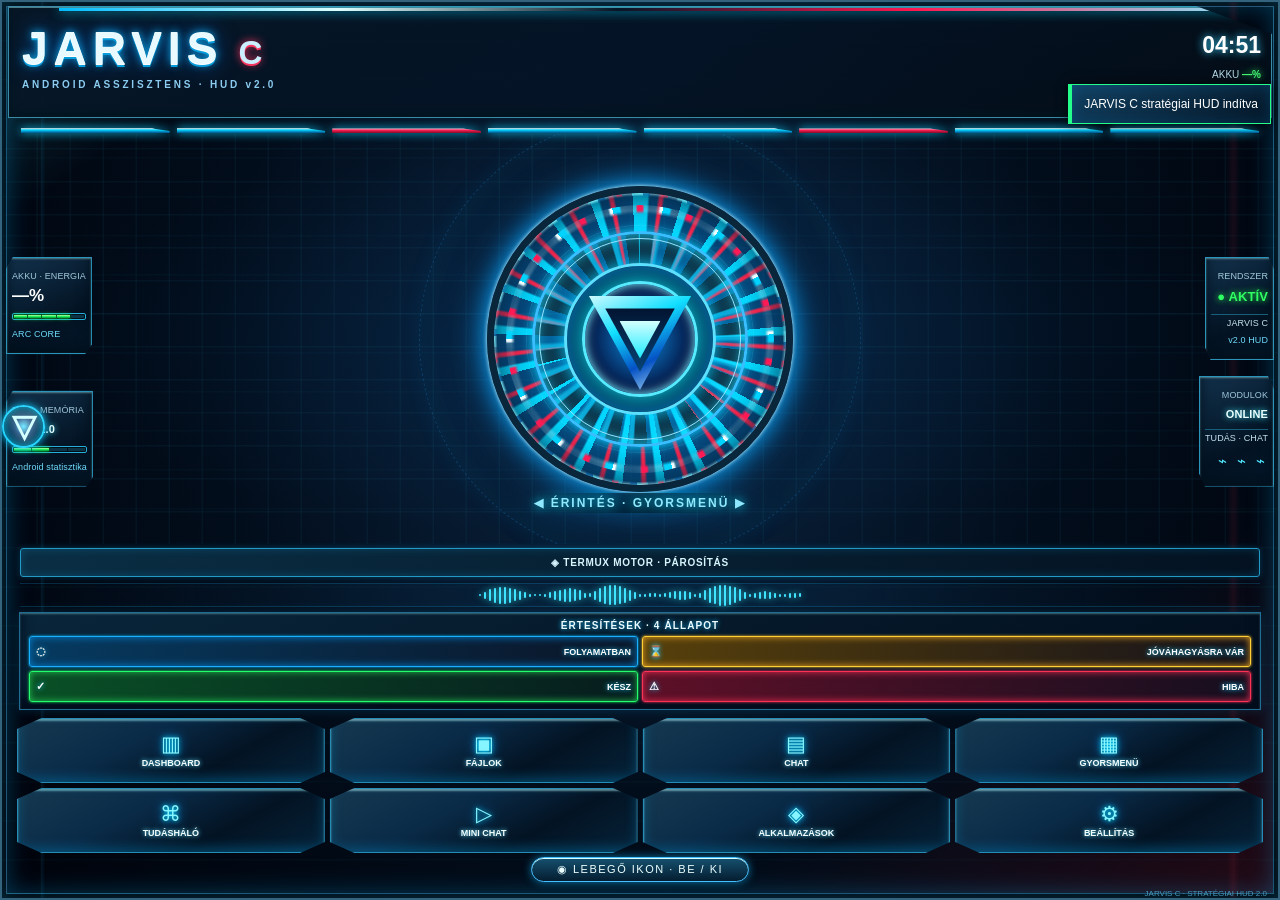
==== commit b1656a49: "feat: mount Termux bridge panel and sync its knowledge atoms into animated network" ====
--- a/jarvis_hud/assets/index.html
+++ b/jarvis_hud/assets/index.html
@@ -19,7 +19,7 @@
 var screen=null,radialOn=false,noticeNumber=0,panX=0,panY=0,zoom=1, pointers={},moved=false,lastPinch=0;
 function notice(text,typ){var el=document.createElement("div");el.className="toast "+(typ||"");el.textContent=text;$("toasts").appendChild(el);setTimeout(function(){el.remove();},4800);noticeNumber++;}
 function tick(){var d=new Date();$("time").textContent=d.toLocaleTimeString("hu-HU",{hour:"2-digit",minute:"2-digit"});try{if(window.JarvisNative)$("battery").textContent=window.JarvisNative.battery()+"%";}catch(e){}}tick();setInterval(tick,20000);
-var actions=[["⌂","FŐOLDAL","home"],["🎙","MIKROFON","mic"],["➤","NAVIGÁCIÓ","navigation"],["◈","CHAT","chat"],["▤","FELADATOK","tasks"],["▣","TUDÁS","knowledge"],["⚙","BEÁLLÍTÁS","settings"],["✖","STOP","stop"]];
+var actions=[["⌂","FŐOLDAL","home"],["◈","TERMUX","mic"],["➤","NAVIGÁCIÓ","navigation"],["◈","CHAT","chat"],["▤","FELADATOK","tasks"],["▣","TUDÁS","knowledge"],["⚙","BEÁLLÍTÁS","settings"],["✖","STOP","stop"]];
 actions.forEach(function(a,i){var angle=i*Math.PI/4-Math.PI/2,b=document.createElement("button");b.style.left=(50+38*Math.cos(angle))+"%";b.style.top=(50+38*Math.sin(angle))+"%";b.innerHTML='<span class="i">'+a[0]+'</span>'+a[1];b.onclick=function(){navigate(a[2]);};$("radial").appendChild(b);});
 var core=document.createElement("button");core.className="core";core.innerHTML='<span class="i">▽</span>JARVIS';core.onclick=closeRadial;$("radial").appendChild(core);
 function closeRadial(){radialOn=false;$("radial").classList.remove("on");$("backdrop").classList.remove("on");}
@@ -28,7 +28,7 @@
 function closeScreen(){["chatScreen","knowledgeScreen","otherScreen"].forEach(function(id){$(id).classList.remove("show");});screen=null;}
 function openScreen(name){closeRadial();closeScreen();$("mini").classList.remove("show");screen=name;$(name+"Screen").classList.add("show");if(name==="knowledge")setTimeout(drawGraph,60);}
 function other(title,body){$("otherTitle").textContent=title;$("otherContent").innerHTML=body;openScreen("other");}
-function navigate(action){closeRadial();if(action==="menu"){toggleRadial();return;}if(action==="chat"||action==="knowledge"){openScreen(action);return;}if(action==="mini"){closeScreen();$("mini").classList.toggle("show");return;}if(action==="home"){closeScreen();$("mini").classList.remove("show");return;}if(action==="overlay"){try{if(window.JarvisNative){window.JarvisNative.overlay();notice("Lebegő ikon: Android engedély ellenőrzése","warn");}else notice("Külső lebegő ikon csak az APK-ban működik.","warn");}catch(e){notice("Engedély szükséges.","warn");}return;}
+function navigate(action){closeRadial();if(action==="mic" && window.JarvisTermuxUI){window.JarvisTermuxUI.open();return;}if(action==="menu"){toggleRadial();return;}if(action==="chat"||action==="knowledge"){openScreen(action);return;}if(action==="mini"){closeScreen();$("mini").classList.toggle("show");return;}if(action==="home"){closeScreen();$("mini").classList.remove("show");return;}if(action==="overlay"){try{if(window.JarvisNative){window.JarvisNative.overlay();notice("Lebegő ikon: Android engedély ellenőrzése","warn");}else notice("Külső lebegő ikon csak az APK-ban működik.","warn");}catch(e){notice("Engedély szükséges.","warn");}return;}
 var data={status:["DASHBOARD",'<h3>JARVIS STRATÉGIAI HUD</h3><p>ARC-reaktor aktív, gyorsmenü, teljes és mini chat, négyféle értesítés és helyi tudásháló.</p><button data-note="0">Kék · Folyamatban</button><button data-note="1">Sárga · Jóváhagyásra vár</button><button data-note="2">Zöld · Kész</button><button data-note="3">Piros · Hiba</button>'],settings:["BEÁLLÍTÁSOK",'<h3>KÉPERNYŐ / TELEFON</h3><p>Kék–piros stratégiai HUD; képernyőn belüli gyorsgomb, teljes vagy mini chat.</p><button data-overlay="yes">Lebegő ikon engedélyezése</button><p>Az Android engedélyezése után a JARVIS ikon más alkalmazások fölött is megjelenhet. Koppintással visszatérhetsz JARVIS-hoz.</p><button data-overlay="off">Lebegő ikon kikapcsolása</button>'],tasks:["FELADATOK",'<h3>FELADATOK ÉS ÉRTESÍTÉSEK</h3><p>Az állapotok: folyamatban, jóváhagyásra vár, kész és hiba. Valódi telefonműveletek még nem futnak ebben a változatban.</p>'],files:["FÁJLOK",'<h3>FÁJLOK</h3><p>A fájlkezelő jelenleg bemutatópanel. Android-fájlhozzáférés még nincs bekapcsolva.</p>'],mic:["MIKROFON",'<h3>BESZÉDVEZÉRLÉS</h3><p>A mikrofonparancsok motorját később integráljuk. A vázlat nem rögzít hangot.</p>'],navigation:["NAVIGÁCIÓ",'<h3>ANDROID GYORSMENÜ</h3><p>Az új JARVIS saját gyorsparancsai. Külső alkalmazások automatikus vezérlése még nem aktív.</p>'],stop:["STOP",'<h3>LEÁLLÍTVA</h3><p>Nincs futó telefon-automatizálás; a HUD animáció megmarad.</p>']};var d=data[action]||data.status;other(d[0],d[1]);if(action==="stop")notice("Demó feladat leállítva","bad");}
 document.querySelectorAll("[data-go]").forEach(function(el){el.onclick=function(){navigate(this.getAttribute("data-go"));};});
 document.querySelectorAll("[data-close]").forEach(function(el){el.onclick=closeScreen;});
@@ -41,9 +41,32 @@
 var initial=[["JARVIS CORE",0,0,"core"],["EMLÉKEZET",-105,-114,"system"],["TELEFON",120,-96,"system"],["FELADATOK",142,62,"system"],["AUTOMATIZÁLÁS",55,158,"system"],["TANULÁS",-128,85,"system"]];
 var learned=[];try{learned=JSON.parse(localStorage.getItem("jarvis-c-learned")||"[]");if(!Array.isArray(learned))learned=[];}catch(_e){learned=[];}
 learned=learned.filter(function(e){return e&&typeof e.title==="string";}).slice(0,120);
+
+window.jarvisKnowledgeImport=function(entries){
+ if(!Array.isArray(entries))return;
+ var added=0;
+ entries.forEach(function(item){
+  var title=(typeof item==="string"?item:item&&item.text||"").trim().slice(0,56);
+  if(!title||learned.length>=120)return;
+  if(learned.some(function(x){return x.title.toLowerCase()===title.toLowerCase();}))return;
+  learned.push({title:title,date:Date.now(),source:"termux"});
+  added++;
+ });
+ if(added){try{localStorage.setItem("jarvis-c-learned",JSON.stringify(learned));}catch(e){}drawGraph();}
+};
+
 function nodes(){return initial.concat(learned.map(function(item,i){var a=i*2.39996,r=142+(i%6)*13;return[item.title,Math.cos(a)*r,Math.sin(a)*r,"new"];}));}
 function addLearn(text){text=String(text||"").trim().slice(0,56);if(!text)return;if(learned.length>=120){notice("120 tudásatom a bemutató felső határa","warn");return;}if(learned.some(function(x){return x.title.toLowerCase()===text.toLowerCase();})){notice("Ez a tudáselem már szerepel a hálóban","warn");return;}learned.push({title:text,date:Date.now()});try{localStorage.setItem("jarvis-c-learned",JSON.stringify(learned));}catch(_e){}notice("ÚJ TANULT ATOM · "+text,"good");drawGraph();}
-var c=$("graph"),ctx=c.getContext("2d"),cw=0,ch=0;function drawGraph(){var bounds=c.getBoundingClientRect();if(!bounds.width||!bounds.height)return;var dpr=Math.min(devicePixelRatio||1,2);cw=bounds.width;ch=bounds.height;c.width=Math.round(cw*dpr);c.height=Math.round(ch*dpr);ctx.setTransform(dpr,0,0,dpr,0,0);ctx.clearRect(0,0,cw,ch);ctx.save();ctx.translate(cw/2+panX,ch/2+panY);ctx.scale(zoom,zoom);var ns=nodes();$("nodeCount").textContent=ns.length;for(var i=1;i<ns.length;i++){var n=ns[i];ctx.strokeStyle=n[3]==="new"?"#fb2f9a83":"#16a8e65c";ctx.lineWidth=1.2;ctx.beginPath();ctx.moveTo(0,0);ctx.lineTo(n[1],n[2]);ctx.stroke();for(var j=i+1;j<ns.length;j++){var m=ns[j],delta=Math.hypot(n[1]-m[1],n[2]-m[2]);if(delta<155){ctx.strokeStyle="#137dbb2c";ctx.lineWidth=.8;ctx.beginPath();ctx.moveTo(n[1],n[2]);ctx.lineTo(m[1],m[2]);ctx.stroke();}}}
+var c=$("graph"),ctx=c.getContext("2d"),cw=0,ch=0;function drawGraph(){var bounds=c.getBoundingClientRect();if(!bounds.width||!bounds.height)return;var dpr=Math.min(devicePixelRatio||1,2);cw=bounds.width;ch=bounds.height;c.width=Math.round(cw*dpr);c.height=Math.round(ch*dpr);ctx.setTransform(dpr,0,0,dpr,0,0);ctx.clearRect(0,0,cw,ch);ctx.save();ctx.translate(cw/2+panX,ch/2+panY);ctx.scale(zoom,zoom);var ns=nodes();$("nodeCount").textContent=ns.length;
+var field=ctx.createRadialGradient(0,0,8,0,0,235);field.addColorStop(0,"#0368c84d");field.addColorStop(.4,"#00355b16");field.addColorStop(1,"#000b1700");ctx.fillStyle=field;ctx.beginPath();ctx.arc(0,0,235,0,Math.PI*2);ctx.fill();
+var micro=[];for(var k=0;k<105;k++){var a=k*2.3999632297,r=68+Math.sqrt((k+1)/105)*174;micro.push([Math.cos(a)*r,Math.sin(a)*r]);}
+ctx.save();ctx.lineWidth=.68;for(var k=0;k<micro.length;k++){var m=micro[k];for(var d=1;d<9;d++){var n=micro[(k+d)%micro.length];var dist=Math.hypot(m[0]-n[0],m[1]-n[1]);if(dist<97){ctx.strokeStyle=k%9===0?"#e948a94f":"#169fe04e";ctx.beginPath();ctx.moveTo(m[0],m[1]);ctx.lineTo(n[0],n[1]);ctx.stroke();}}}
+for(var k=0;k<micro.length;k++){var m=micro[k],color=k%11===0?"#ff458d":k%7===0?"#9c4aff":"#16bdff",pr=k%10===0?3.6:2.0;
+ctx.beginPath();ctx.arc(m[0],m[1],pr+4,0,Math.PI*2);ctx.fillStyle=k%9===0?"#ff338b15":"#0bc4ff16";ctx.fill();
+ctx.beginPath();ctx.arc(m[0],m[1],pr,0,Math.PI*2);ctx.shadowColor=color;ctx.shadowBlur=10;ctx.fillStyle=color;ctx.fill();ctx.shadowBlur=0;
+}ctx.restore();
+ctx.save();ctx.strokeStyle="#06d7ff57";ctx.lineWidth=1;for(var ring=0;ring<3;ring++){ctx.beginPath();ctx.arc(0,0,54+ring*12,0,Math.PI*2);ctx.stroke();}ctx.restore();
+for(var i=1;i<ns.length;i++){var n=ns[i];ctx.strokeStyle=n[3]==="new"?"#fb2f9a83":"#16a8e65c";ctx.lineWidth=1.2;ctx.beginPath();ctx.moveTo(0,0);ctx.lineTo(n[1],n[2]);ctx.stroke();for(var j=i+1;j<ns.length;j++){var m=ns[j],delta=Math.hypot(n[1]-m[1],n[2]-m[2]);if(delta<155){ctx.strokeStyle="#137dbb2c";ctx.lineWidth=.8;ctx.beginPath();ctx.moveTo(n[1],n[2]);ctx.lineTo(m[1],m[2]);ctx.stroke();}}}
 ns.forEach(function(n,i){var x=n[1],y=n[2],r=i===0?49:n[3]==="new"?25:34,col=n[3]==="new"?"#ff459c":"#14c6ff";ctx.beginPath();ctx.arc(x,y,r+8,0,Math.PI*2);ctx.strokeStyle=col+"40";ctx.lineWidth=1;ctx.stroke();ctx.beginPath();ctx.arc(x,y,r,0,Math.PI*2);ctx.fillStyle=i===0?"#083d60":"#081c30";ctx.shadowColor=col;ctx.shadowBlur=i===0?27:14;ctx.fill();ctx.shadowBlur=0;ctx.strokeStyle=col;ctx.lineWidth=i===0?3:1.5;ctx.stroke();ctx.fillStyle="#e2f9ff";ctx.textAlign="center";ctx.textBaseline="middle";ctx.font=(i===0?"bold 12px":"bold 10px")+" Arial";var words=n[0].length>15?[n[0].slice(0,14),n[0].slice(14,26)]:[n[0]];words.forEach(function(w,k){ctx.fillText(w,x,y+(k-(words.length-1)/2)*12);});});ctx.restore();}
 c.addEventListener("pointerdown",function(e){c.setPointerCapture(e.pointerId);pointers[e.pointerId]={x:e.clientX,y:e.clientY};moved=false;});
 c.addEventListener("pointermove",function(e){var p=pointers[e.pointerId];if(!p)return;var dx=e.clientX-p.x,dy=e.clientY-p.y;pointers[e.pointerId]={x:e.clientX,y:e.clientY};if(Math.abs(dx)+Math.abs(dy)>2)moved=true;var a=Object.values(pointers);if(a.length===1){panX+=dx;panY+=dy;}else if(a.length===2){var d=Math.hypot(a[0].x-a[1].x,a[0].y-a[1].y);if(lastPinch)zoom=Math.max(.45,Math.min(3,zoom*d/lastPinch));lastPinch=d;}drawGraph();});
@@ -55,4 +78,4 @@
 window.addEventListener("resize",drawGraph);window.addEventListener("keydown",function(e){if(e.key==="Escape"){closeRadial();closeScreen();$("mini").classList.remove("show");}});
 notice("JARVIS C stratégiai HUD indítva","good");
 })();
-</script><script src="premium.js"></script></body></html>+</script><script src="premium.js"></script><script src="termux.js"></script></body></html>
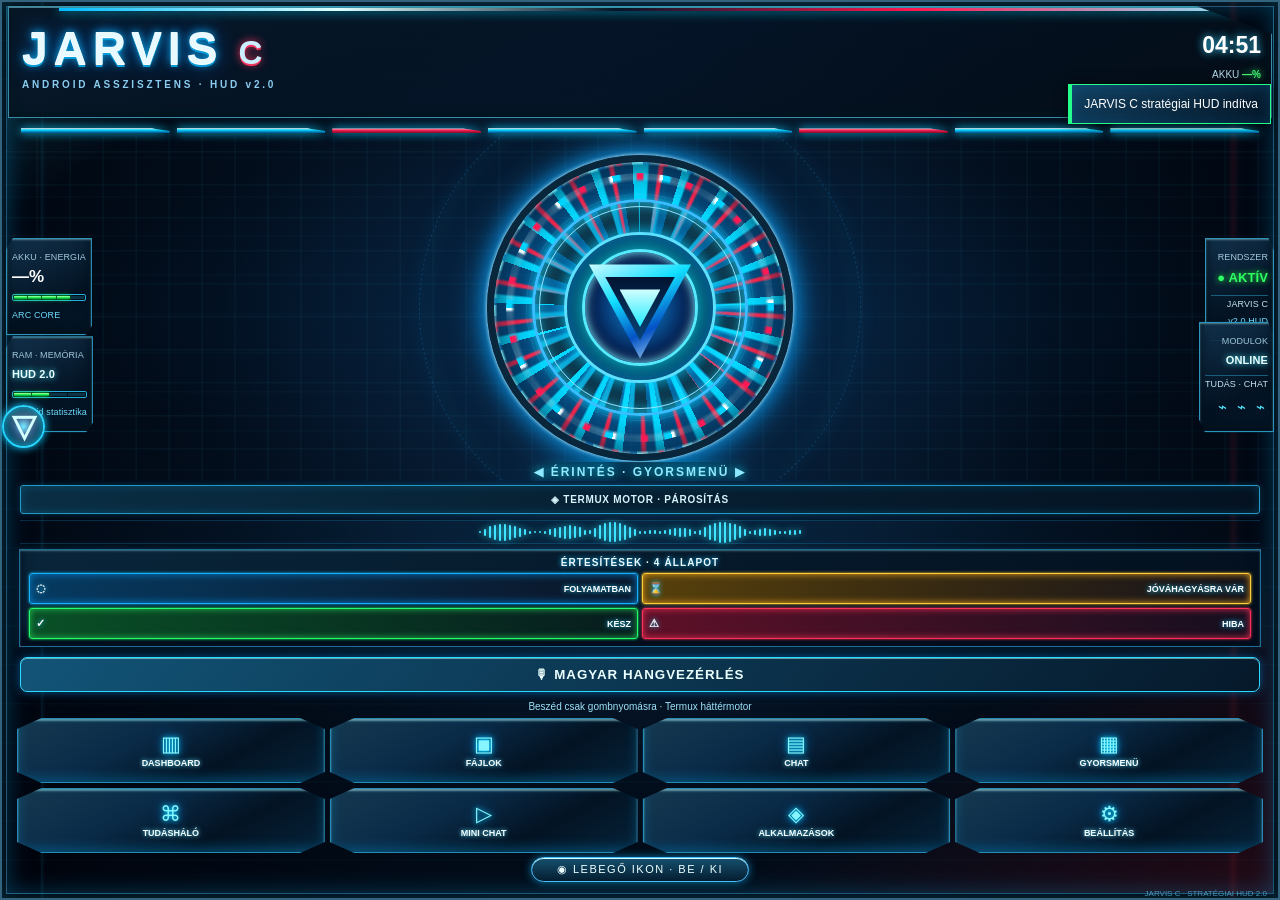
==== commit bc44b5a6: "feat: load dedicated Hungarian voice HUD modules" ====
--- a/jarvis_hud/assets/index.html
+++ b/jarvis_hud/assets/index.html
@@ -2,7 +2,7 @@
 <html lang="hu"><head><meta charset="utf-8"/><meta name="viewport" content="width=device-width,initial-scale=1,viewport-fit=cover,user-scalable=no"/><meta name="theme-color" content="#030c19"/><title>JARVIS C / HUD</title>
 <style>
 :root{--cyan:#00caff;--red:#ff244d;--green:#28ffa1;--gold:#ffcf50;--bg:#020a15;--glass:#061b2eec;color:#d9f5ff;font-family:Arial,Helvetica,sans-serif}*{box-sizing:border-box;-webkit-tap-highlight-color:transparent}body{margin:0;overflow:hidden;background:radial-gradient(ellipse at center,#073758 0,#041422 49%,#01050d 100%)}button,input{font-family:inherit;color:inherit}button{cursor:pointer}button:active{filter:brightness(1.6)}.app{width:100vw;height:100dvh;display:flex;flex-direction:column;position:relative;overflow:hidden;background-image:linear-gradient(90deg,#0d56731a 1px,transparent 1px),linear-gradient(#0d56731a 1px,transparent 1px);background-size:30px 30px}.app:before{content:"";pointer-events:none;position:absolute;inset:5px;border:1px solid #1d7fa95c;box-shadow:inset 0 0 45px #009ee720}.head{padding:20px 17px 8px;display:flex;justify-content:space-between;align-items:flex-start;z-index:1}.wordmark{font-size:30px;letter-spacing:7px;color:#efffff;font-weight:800;text-shadow:0 0 18px #29b7ff}.subtitle{font-size:9px;letter-spacing:3px;color:#66d9fe}.stats{font-size:11px;text-align:right;line-height:1.8;color:#70aace}.stats b{color:var(--green)}.bar{height:4px;margin:4px 17px;display:flex;gap:5px}.bar i{flex:1;background:var(--cyan);box-shadow:0 0 8px var(--cyan)}.bar i:nth-child(3n){background:var(--red);box-shadow:0 0 7px var(--red)}.center{position:relative;flex:1;min-height:0;display:grid;place-items:center}.reactor{width:min(71vw,39vh,340px);height:min(71vw,39vh,340px);min-width:180px;min-height:180px;position:relative;border-radius:50%;display:grid;place-items:center;filter:drop-shadow(0 0 20px #00aeff7e);animation:breathe 3.4s ease-in-out infinite}.outer,.middle,.inner,.gear,.disk,.triangle{position:absolute;display:grid;place-items:center}.outer,.middle,.inner,.gear,.disk{inset:0;border-radius:50%}.outer{background:repeating-conic-gradient(from 14deg,var(--cyan) 0deg 5deg,transparent 5deg 11deg,#ff3357 11deg 14deg,transparent 14deg 21deg);mask:radial-gradient(transparent 56%,black 57% 65%,transparent 67%);animation:rotate 30s linear infinite}.middle{inset:10%;border:4px solid #158cbdbb;box-shadow:0 0 12px #12cfff,inset 0 0 16px #12cfff;outline:2px dashed #30ddff88;outline-offset:-12px;animation:rotateRev 19s linear infinite}.inner{inset:23%;border:3px solid #4ae6ff;box-shadow:0 0 19px #30dfff, inset 0 0 20px #30deff;background:radial-gradient(circle,#104e84 0,#02101c 77%)}.disk{inset:31%;border:2px solid #12709d;background:radial-gradient(circle,#0273b6,#001220);box-shadow:0 0 30px #159bfb}.triangle{width:38%;height:38%;clip-path:polygon(50% 100%,0 8%,100% 8%);background:linear-gradient(#dcffff,#08d7ff,#0738ae,#d6ffff);filter:drop-shadow(0 0 10px #04f5ff)}.triangle:before{content:"";position:absolute;inset:15%;clip-path:polygon(50% 97%,0 6%,100% 6%);background:#003b7d}.triangle:after{content:"";position:absolute;inset:30%;clip-path:polygon(50% 98%,0 6%,100% 6%);background:#7dfbff}.reactor-label{position:absolute;bottom:-32px;color:#8fe9ff;font-size:12px;letter-spacing:3px;font-weight:bold;text-shadow:0 0 10px #11eaff}.side{position:absolute;top:44%;font-size:9px;line-height:2;color:#70a2bf}.side strong{display:block;color:#d9f7ff;font-size:12px}.side.left{left:17px}.side.right{right:17px;text-align:right}.line{border-top:1px solid #165e79;margin-top:4px}.bottom{margin:0 13px 18px;display:grid;grid-template-columns:repeat(4,1fr);gap:7px}.tile{background:linear-gradient(140deg,#0c314b,#061322);min-height:58px;border:1px solid #18739e;border-radius:8px;display:flex;flex-direction:column;justify-content:center;align-items:center;gap:5px;box-shadow:inset 0 0 12px #05d5ff15}.tile .ic{font-size:23px;color:#61eaff}.tile .tx{font-size:9px}.screen{display:none;position:fixed;inset:0;z-index:9;background:radial-gradient(ellipse at center,#0a2a45,#020812 85%)}.screen.show{display:flex;flex-direction:column}.screenhead{height:68px;display:flex;align-items:center;justify-content:space-between;padding:15px;border-bottom:1px solid #1d6788;letter-spacing:2px;font-weight:700}.screenhead button,.sm{background:#0b3452;border:1px solid #1685b8;border-radius:7px;padding:10px}.scrbody{flex:1;min-height:0;position:relative;overflow:hidden}.float{position:fixed;left:8px;top:47%;width:55px;height:55px;border-radius:50%;z-index:12;background:radial-gradient(circle,#066093,#021321 65%);border:2px solid var(--cyan);box-shadow:0 0 15px #03c6ff77;display:grid;place-items:center;touch-action:none}.float:before{content:"▽";font-size:37px;font-weight:700;color:#d3ffff;text-shadow:0 0 11px #02ebff}.radialback{position:fixed;inset:0;background:#000a;z-index:13;display:none;backdrop-filter:blur(5px)}.radialback.on{display:block}.radial{position:fixed;left:50%;top:50%;width:min(320px,86vw);height:min(320px,86vw);transform:translate(-50%,-50%) scale(.7);opacity:0;visibility:hidden;z-index:14;transition:.22s;pointer-events:none}.radial.on{transform:translate(-50%,-50%) scale(1);opacity:1;visibility:visible;pointer-events:auto}.radial:before{content:"";position:absolute;inset:27px;border-radius:50%;border:1px dashed #1abaff77;box-shadow:0 0 24px #18d3ff33}.radial button{position:absolute;transform:translate(-50%,-50%);width:66px;height:66px;border-radius:50%;background:radial-gradient(circle,#0e4667,#051221);border:1px solid #28a9d7;box-shadow:0 0 14px #0acaff66;display:flex;flex-direction:column;align-items:center;justify-content:center;gap:3px;font-size:9px}.radial button .i{font-size:24px}.radial .core{width:95px;height:95px;left:50%;top:50%;border:3px solid #43eeff;background:radial-gradient(circle,#085e94,#031322)}.radial .core .i{font-size:39px}.toasts{position:fixed;z-index:25;top:84px;right:9px;display:grid;gap:7px;max-width:67%;pointer-events:none}.toast{padding:12px;background:#041e30f5;border-left:4px solid #24cfff;box-shadow:0 0 15px #000c;font-size:12px;animation:enter .25s}.toast.warn{border-color:var(--gold)}.toast.good{border-color:var(--green)}.toast.bad{border-color:var(--red)}.chip{position:fixed;bottom:4px;right:10px;font-size:9px;color:#2780a7}.chatbox{height:calc(100% - 64px);overflow-y:auto;display:flex;flex-direction:column;gap:10px;padding:13px}.msg{border:1px solid #176a8b;background:#0a293e;border-radius:12px;padding:11px 13px;max-width:90%;font-size:13px;line-height:1.5}.msg.mine{margin-left:auto;background:#094765}.msg strong{display:block;color:#54eaff;margin-bottom:4px}.chatinput{height:64px;display:flex;gap:8px;padding:9px;border-top:1px solid #164763}.chatinput input,.learn input{background:#041928;border:1px solid #1a82ab;padding:11px;border-radius:7px;flex:1;min-width:0;outline:none}.chatinput button,.learn button{background:#06658d;border:1px solid #00d1ff;border-radius:8px;padding:10px}.chatmini{position:fixed;top:90px;right:9px;width:min(310px,86vw);height:270px;z-index:11;border:1px solid #07baff;background:#041627ed;box-shadow:0 0 21px #000d;border-radius:10px;display:none;flex-direction:column}.chatmini.show{display:flex}.chatmini .minihead{padding:9px;display:flex;justify-content:space-between;border-bottom:1px solid #135d83}.miniinner{flex:1;font-size:12px;padding:10px;overflow:auto;white-space:pre-wrap}.chatmini form{display:flex;gap:4px;padding:6px}.chatmini input{width:80%;background:#092338;border:1px solid #246787;color:white}.graph{height:100%;width:100%;display:block;touch-action:none}.tools{position:absolute;right:12px;bottom:13px;display:flex;flex-direction:column;gap:6px}.tools button{width:40px;height:40px;border:1px solid #1ca6d7;background:#05192ded;border-radius:5px;font-size:25px}.graphinfo{position:absolute;left:10px;bottom:13px;background:#05182ccf;border:1px solid #17739c;padding:9px;font-size:10px;pointer-events:none;max-width:66%}.learn{display:flex;gap:6px;padding:8px;border-top:1px solid #155b80}.normal{padding:23px;line-height:1.9;font-size:13px}.normal h3{color:#66eaff}.normal button{margin:8px}.statusrow{display:flex;gap:5px;padding:7px;justify-content:space-around;border-top:1px solid #105477}.statusrow span{font-size:9px;white-space:nowrap}.statusrow .blue{color:#26d9ff}.statusrow .yellow{color:var(--gold)}.statusrow .green{color:var(--green)}.statusrow .red{color:var(--red)}@keyframes rotate{to{transform:rotate(360deg)}}@keyframes rotateRev{to{transform:rotate(-360deg)}}@keyframes breathe{50%{filter:drop-shadow(0 0 30px #04ccffa0)}}@keyframes enter{from{opacity:0;transform:translateX(25px)}to{opacity:1}}@media(max-height:700px){.head{padding-top:10px}.reactor{width:min(64vw,33vh);height:min(64vw,33vh);min-width:150px;min-height:150px}.tile{min-height:46px}.bottom{margin-bottom:9px}.tile .ic{font-size:18px}.reactor-label{bottom:-22px}}
-</style><link rel="stylesheet" href="premium.css"/></head><body>
+</style><link rel="stylesheet" href="premium.css"/><link rel="stylesheet" href="voice.css"/></head><body>
 <div class="app"><header class="head"><div><div class="wordmark">JARVIS</div><div class="subtitle">C · STRATÉGIAI HUD</div></div><div class="stats"><span id="time">--:--</span><br>AKKU <b id="battery">--%</b><br><b>● HUD AKTÍV</b></div></header><div class="bar"><i></i><i></i><i></i><i></i><i></i><i></i><i></i><i></i></div>
 <div class="center"><div class="side left">ARC CORE<strong>JARVIS C</strong><div class="line">ANDROID HUD</div></div><div id="reactor" class="reactor"><div class="outer"></div><div class="middle"></div><div class="inner"></div><div class="disk"></div><div class="triangle"></div><div class="reactor-label">ÉRINTÉS: GYORSMENÜ</div></div><div class="side right">RENDSZER<strong>ONLINE</strong><div class="line">HUD 1.0</div></div></div>
 <div class="bottom"><button class="tile" data-go="status"><span class="ic">▥</span><span class="tx">DASHBOARD</span></button><button class="tile" data-go="files"><span class="ic">▣</span><span class="tx">FÁJLOK</span></button><button class="tile" data-go="chat"><span class="ic">▤</span><span class="tx">CHAT</span></button><button class="tile" data-go="menu"><span class="ic">▦</span><span class="tx">GYORSMENÜ</span></button><button class="tile" data-go="knowledge"><span class="ic">⌘</span><span class="tx">TUDÁSHÁLÓ</span></button><button class="tile" data-go="mini"><span class="ic">▭</span><span class="tx">MINI CHAT</span></button><button class="tile" data-go="overlay"><span class="ic">◉</span><span class="tx">LEBEGŐ IKON</span></button><button class="tile" data-go="settings"><span class="ic">⚙</span><span class="tx">BEÁLLÍTÁS</span></button></div>
@@ -78,4 +78,4 @@
 window.addEventListener("resize",drawGraph);window.addEventListener("keydown",function(e){if(e.key==="Escape"){closeRadial();closeScreen();$("mini").classList.remove("show");}});
 notice("JARVIS C stratégiai HUD indítva","good");
 })();
-</script><script src="premium.js"></script><script src="termux.js"></script></body></html>+</script><script src="premium.js"></script><script src="termux.js"></script><script src="voice.js"></script></body></html>
--- a/jarvis_hud/assets/voice.css
+++ b/jarvis_hud/assets/voice.css
@@ -0,0 +1,21 @@
+
+/* JARVIS C 2.4 voice UI, follows existing blue/red HUD */
+.jarvis-voice-trigger{position:relative;z-index:3;display:flex;align-items:center;justify-content:center;gap:10px;margin:3px 12px 7px;width:calc(100% - 24px);padding:9px;border:1px solid #2ddaff;border-radius:7px;color:#ecffff;background:linear-gradient(130deg,#125477,#06192b);font-weight:800;letter-spacing:1px;box-shadow:inset 0 1px #a9ffff88,0 0 10px #009eff85}
+.jarvis-voice-trigger:active{filter:brightness(1.35)}
+.jarvis-voice-status{position:relative;z-index:3;max-height:35px;overflow:hidden;font-size:10px;text-align:center;color:#9ee3fa;padding:2px 10px 5px}
+.jarvis-mic-inline{border-radius:5px!important;border:1px solid #1bc8ee!important;background:#0d4568!important;color:#edffff;min-width:36px}
+.jarvis-voice-layer{display:none;position:fixed;inset:0;z-index:42;padding:8px 12px 20px;overflow:auto;background:radial-gradient(circle at 50% 25%,#0d3851,#010916 78%);color:#e5faff}
+.jarvis-voice-layer.open{display:block}
+.jarvis-voice-layer .heading{display:flex;justify-content:space-between;align-items:center;padding:14px 5px;border-bottom:2px solid #05c8ff;box-shadow:0 4px 8px #0089d366}
+.jarvis-voice-layer h2{margin:0;font-size:16px;letter-spacing:2px}
+.jarvis-voice-layer h3{font-size:12px;margin:0 0 8px;color:#76e5ff}
+.jarvis-voice-layer p,.jarvis-voice-layer label{font-size:12px;line-height:1.5;color:#b5ddeb}
+.jarvis-voice-layer .card{margin:12px 0;border:1px solid #237aab;border-radius:7px;padding:14px;background:linear-gradient(#0e3048,#051422);box-shadow:inset 0 2px #b0fcff55,0 0 9px #00adfb33}
+.jarvis-voice-layer button{border:1px solid #27b7e7;background:linear-gradient(#125a83,#06253e);padding:10px;color:#e9f9ff;border-radius:5px}
+.jarvis-voice-layer button.big{font-size:16px;font-weight:bold;width:100%;padding:16px}
+.jarvis-voice-layer .recognized{margin-top:9px;padding:9px;border-left:3px solid #40cfff;background:#071b2a;font-size:12px;line-height:1.5}
+.jarvis-voice-layer .samples{font-size:11px;line-height:2;color:#9bdfff}
+#termux-monitor .row{display:flex;gap:6px;flex-wrap:wrap}
+#termux-monitor input,#termux-monitor select{flex:1 1 110px;min-width:0;border:1px solid #228dbb;background:#061f34;color:#ecffff;padding:10px;border-radius:4px}
+#termux-monitor .list-item{font-size:10px;line-height:1.5;padding:7px 0;border-bottom:1px solid #1c506d;overflow-wrap:anywhere}
+#termux-monitor .list-item strong{color:#7fe7ff}
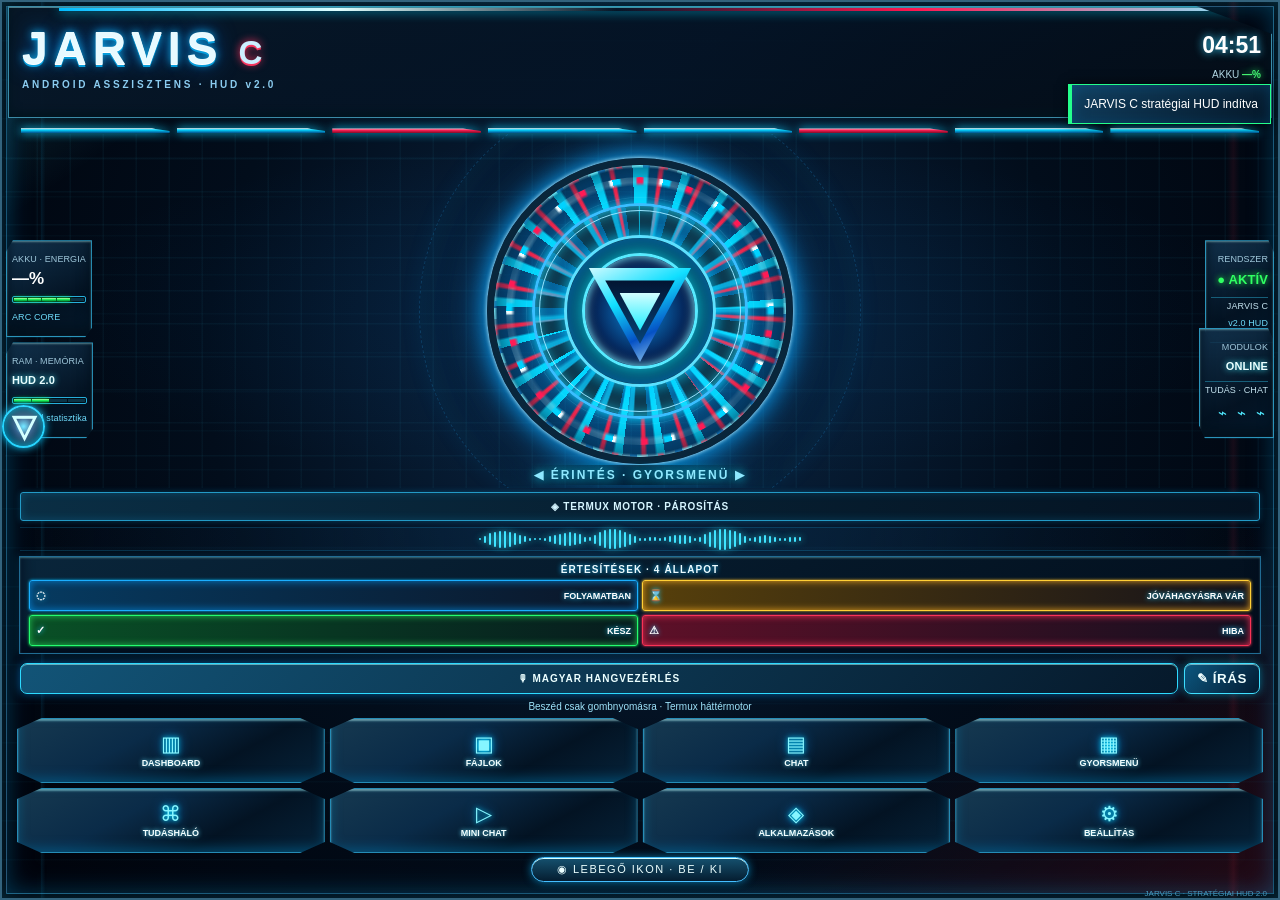
==== commit 0e7e4a86: "feat: finalize JARVIS C 2.5 typed commands and safe floating text entry" ====
--- a/jarvis_hud/assets/index.html
+++ b/jarvis_hud/assets/index.html
@@ -2,7 +2,7 @@
 <html lang="hu"><head><meta charset="utf-8"/><meta name="viewport" content="width=device-width,initial-scale=1,viewport-fit=cover,user-scalable=no"/><meta name="theme-color" content="#030c19"/><title>JARVIS C / HUD</title>
 <style>
 :root{--cyan:#00caff;--red:#ff244d;--green:#28ffa1;--gold:#ffcf50;--bg:#020a15;--glass:#061b2eec;color:#d9f5ff;font-family:Arial,Helvetica,sans-serif}*{box-sizing:border-box;-webkit-tap-highlight-color:transparent}body{margin:0;overflow:hidden;background:radial-gradient(ellipse at center,#073758 0,#041422 49%,#01050d 100%)}button,input{font-family:inherit;color:inherit}button{cursor:pointer}button:active{filter:brightness(1.6)}.app{width:100vw;height:100dvh;display:flex;flex-direction:column;position:relative;overflow:hidden;background-image:linear-gradient(90deg,#0d56731a 1px,transparent 1px),linear-gradient(#0d56731a 1px,transparent 1px);background-size:30px 30px}.app:before{content:"";pointer-events:none;position:absolute;inset:5px;border:1px solid #1d7fa95c;box-shadow:inset 0 0 45px #009ee720}.head{padding:20px 17px 8px;display:flex;justify-content:space-between;align-items:flex-start;z-index:1}.wordmark{font-size:30px;letter-spacing:7px;color:#efffff;font-weight:800;text-shadow:0 0 18px #29b7ff}.subtitle{font-size:9px;letter-spacing:3px;color:#66d9fe}.stats{font-size:11px;text-align:right;line-height:1.8;color:#70aace}.stats b{color:var(--green)}.bar{height:4px;margin:4px 17px;display:flex;gap:5px}.bar i{flex:1;background:var(--cyan);box-shadow:0 0 8px var(--cyan)}.bar i:nth-child(3n){background:var(--red);box-shadow:0 0 7px var(--red)}.center{position:relative;flex:1;min-height:0;display:grid;place-items:center}.reactor{width:min(71vw,39vh,340px);height:min(71vw,39vh,340px);min-width:180px;min-height:180px;position:relative;border-radius:50%;display:grid;place-items:center;filter:drop-shadow(0 0 20px #00aeff7e);animation:breathe 3.4s ease-in-out infinite}.outer,.middle,.inner,.gear,.disk,.triangle{position:absolute;display:grid;place-items:center}.outer,.middle,.inner,.gear,.disk{inset:0;border-radius:50%}.outer{background:repeating-conic-gradient(from 14deg,var(--cyan) 0deg 5deg,transparent 5deg 11deg,#ff3357 11deg 14deg,transparent 14deg 21deg);mask:radial-gradient(transparent 56%,black 57% 65%,transparent 67%);animation:rotate 30s linear infinite}.middle{inset:10%;border:4px solid #158cbdbb;box-shadow:0 0 12px #12cfff,inset 0 0 16px #12cfff;outline:2px dashed #30ddff88;outline-offset:-12px;animation:rotateRev 19s linear infinite}.inner{inset:23%;border:3px solid #4ae6ff;box-shadow:0 0 19px #30dfff, inset 0 0 20px #30deff;background:radial-gradient(circle,#104e84 0,#02101c 77%)}.disk{inset:31%;border:2px solid #12709d;background:radial-gradient(circle,#0273b6,#001220);box-shadow:0 0 30px #159bfb}.triangle{width:38%;height:38%;clip-path:polygon(50% 100%,0 8%,100% 8%);background:linear-gradient(#dcffff,#08d7ff,#0738ae,#d6ffff);filter:drop-shadow(0 0 10px #04f5ff)}.triangle:before{content:"";position:absolute;inset:15%;clip-path:polygon(50% 97%,0 6%,100% 6%);background:#003b7d}.triangle:after{content:"";position:absolute;inset:30%;clip-path:polygon(50% 98%,0 6%,100% 6%);background:#7dfbff}.reactor-label{position:absolute;bottom:-32px;color:#8fe9ff;font-size:12px;letter-spacing:3px;font-weight:bold;text-shadow:0 0 10px #11eaff}.side{position:absolute;top:44%;font-size:9px;line-height:2;color:#70a2bf}.side strong{display:block;color:#d9f7ff;font-size:12px}.side.left{left:17px}.side.right{right:17px;text-align:right}.line{border-top:1px solid #165e79;margin-top:4px}.bottom{margin:0 13px 18px;display:grid;grid-template-columns:repeat(4,1fr);gap:7px}.tile{background:linear-gradient(140deg,#0c314b,#061322);min-height:58px;border:1px solid #18739e;border-radius:8px;display:flex;flex-direction:column;justify-content:center;align-items:center;gap:5px;box-shadow:inset 0 0 12px #05d5ff15}.tile .ic{font-size:23px;color:#61eaff}.tile .tx{font-size:9px}.screen{display:none;position:fixed;inset:0;z-index:9;background:radial-gradient(ellipse at center,#0a2a45,#020812 85%)}.screen.show{display:flex;flex-direction:column}.screenhead{height:68px;display:flex;align-items:center;justify-content:space-between;padding:15px;border-bottom:1px solid #1d6788;letter-spacing:2px;font-weight:700}.screenhead button,.sm{background:#0b3452;border:1px solid #1685b8;border-radius:7px;padding:10px}.scrbody{flex:1;min-height:0;position:relative;overflow:hidden}.float{position:fixed;left:8px;top:47%;width:55px;height:55px;border-radius:50%;z-index:12;background:radial-gradient(circle,#066093,#021321 65%);border:2px solid var(--cyan);box-shadow:0 0 15px #03c6ff77;display:grid;place-items:center;touch-action:none}.float:before{content:"▽";font-size:37px;font-weight:700;color:#d3ffff;text-shadow:0 0 11px #02ebff}.radialback{position:fixed;inset:0;background:#000a;z-index:13;display:none;backdrop-filter:blur(5px)}.radialback.on{display:block}.radial{position:fixed;left:50%;top:50%;width:min(320px,86vw);height:min(320px,86vw);transform:translate(-50%,-50%) scale(.7);opacity:0;visibility:hidden;z-index:14;transition:.22s;pointer-events:none}.radial.on{transform:translate(-50%,-50%) scale(1);opacity:1;visibility:visible;pointer-events:auto}.radial:before{content:"";position:absolute;inset:27px;border-radius:50%;border:1px dashed #1abaff77;box-shadow:0 0 24px #18d3ff33}.radial button{position:absolute;transform:translate(-50%,-50%);width:66px;height:66px;border-radius:50%;background:radial-gradient(circle,#0e4667,#051221);border:1px solid #28a9d7;box-shadow:0 0 14px #0acaff66;display:flex;flex-direction:column;align-items:center;justify-content:center;gap:3px;font-size:9px}.radial button .i{font-size:24px}.radial .core{width:95px;height:95px;left:50%;top:50%;border:3px solid #43eeff;background:radial-gradient(circle,#085e94,#031322)}.radial .core .i{font-size:39px}.toasts{position:fixed;z-index:25;top:84px;right:9px;display:grid;gap:7px;max-width:67%;pointer-events:none}.toast{padding:12px;background:#041e30f5;border-left:4px solid #24cfff;box-shadow:0 0 15px #000c;font-size:12px;animation:enter .25s}.toast.warn{border-color:var(--gold)}.toast.good{border-color:var(--green)}.toast.bad{border-color:var(--red)}.chip{position:fixed;bottom:4px;right:10px;font-size:9px;color:#2780a7}.chatbox{height:calc(100% - 64px);overflow-y:auto;display:flex;flex-direction:column;gap:10px;padding:13px}.msg{border:1px solid #176a8b;background:#0a293e;border-radius:12px;padding:11px 13px;max-width:90%;font-size:13px;line-height:1.5}.msg.mine{margin-left:auto;background:#094765}.msg strong{display:block;color:#54eaff;margin-bottom:4px}.chatinput{height:64px;display:flex;gap:8px;padding:9px;border-top:1px solid #164763}.chatinput input,.learn input{background:#041928;border:1px solid #1a82ab;padding:11px;border-radius:7px;flex:1;min-width:0;outline:none}.chatinput button,.learn button{background:#06658d;border:1px solid #00d1ff;border-radius:8px;padding:10px}.chatmini{position:fixed;top:90px;right:9px;width:min(310px,86vw);height:270px;z-index:11;border:1px solid #07baff;background:#041627ed;box-shadow:0 0 21px #000d;border-radius:10px;display:none;flex-direction:column}.chatmini.show{display:flex}.chatmini .minihead{padding:9px;display:flex;justify-content:space-between;border-bottom:1px solid #135d83}.miniinner{flex:1;font-size:12px;padding:10px;overflow:auto;white-space:pre-wrap}.chatmini form{display:flex;gap:4px;padding:6px}.chatmini input{width:80%;background:#092338;border:1px solid #246787;color:white}.graph{height:100%;width:100%;display:block;touch-action:none}.tools{position:absolute;right:12px;bottom:13px;display:flex;flex-direction:column;gap:6px}.tools button{width:40px;height:40px;border:1px solid #1ca6d7;background:#05192ded;border-radius:5px;font-size:25px}.graphinfo{position:absolute;left:10px;bottom:13px;background:#05182ccf;border:1px solid #17739c;padding:9px;font-size:10px;pointer-events:none;max-width:66%}.learn{display:flex;gap:6px;padding:8px;border-top:1px solid #155b80}.normal{padding:23px;line-height:1.9;font-size:13px}.normal h3{color:#66eaff}.normal button{margin:8px}.statusrow{display:flex;gap:5px;padding:7px;justify-content:space-around;border-top:1px solid #105477}.statusrow span{font-size:9px;white-space:nowrap}.statusrow .blue{color:#26d9ff}.statusrow .yellow{color:var(--gold)}.statusrow .green{color:var(--green)}.statusrow .red{color:var(--red)}@keyframes rotate{to{transform:rotate(360deg)}}@keyframes rotateRev{to{transform:rotate(-360deg)}}@keyframes breathe{50%{filter:drop-shadow(0 0 30px #04ccffa0)}}@keyframes enter{from{opacity:0;transform:translateX(25px)}to{opacity:1}}@media(max-height:700px){.head{padding-top:10px}.reactor{width:min(64vw,33vh);height:min(64vw,33vh);min-width:150px;min-height:150px}.tile{min-height:46px}.bottom{margin-bottom:9px}.tile .ic{font-size:18px}.reactor-label{bottom:-22px}}
-</style><link rel="stylesheet" href="premium.css"/><link rel="stylesheet" href="voice.css"/></head><body>
+</style><link rel="stylesheet" href="premium.css"/><link rel="stylesheet" href="voice.css"/><link rel="stylesheet" href="write.css"/></head><body>
 <div class="app"><header class="head"><div><div class="wordmark">JARVIS</div><div class="subtitle">C · STRATÉGIAI HUD</div></div><div class="stats"><span id="time">--:--</span><br>AKKU <b id="battery">--%</b><br><b>● HUD AKTÍV</b></div></header><div class="bar"><i></i><i></i><i></i><i></i><i></i><i></i><i></i><i></i></div>
 <div class="center"><div class="side left">ARC CORE<strong>JARVIS C</strong><div class="line">ANDROID HUD</div></div><div id="reactor" class="reactor"><div class="outer"></div><div class="middle"></div><div class="inner"></div><div class="disk"></div><div class="triangle"></div><div class="reactor-label">ÉRINTÉS: GYORSMENÜ</div></div><div class="side right">RENDSZER<strong>ONLINE</strong><div class="line">HUD 1.0</div></div></div>
 <div class="bottom"><button class="tile" data-go="status"><span class="ic">▥</span><span class="tx">DASHBOARD</span></button><button class="tile" data-go="files"><span class="ic">▣</span><span class="tx">FÁJLOK</span></button><button class="tile" data-go="chat"><span class="ic">▤</span><span class="tx">CHAT</span></button><button class="tile" data-go="menu"><span class="ic">▦</span><span class="tx">GYORSMENÜ</span></button><button class="tile" data-go="knowledge"><span class="ic">⌘</span><span class="tx">TUDÁSHÁLÓ</span></button><button class="tile" data-go="mini"><span class="ic">▭</span><span class="tx">MINI CHAT</span></button><button class="tile" data-go="overlay"><span class="ic">◉</span><span class="tx">LEBEGŐ IKON</span></button><button class="tile" data-go="settings"><span class="ic">⚙</span><span class="tx">BEÁLLÍTÁS</span></button></div>
@@ -78,4 +78,4 @@
 window.addEventListener("resize",drawGraph);window.addEventListener("keydown",function(e){if(e.key==="Escape"){closeRadial();closeScreen();$("mini").classList.remove("show");}});
 notice("JARVIS C stratégiai HUD indítva","good");
 })();
-</script><script src="premium.js"></script><script src="termux.js"></script><script src="voice.js"></script></body></html>+</script><script src="premium.js"></script><script src="termux.js"></script><script src="voice.js"></script><script src="write.js"></script></body></html>
--- a/jarvis_hud/assets/write.css
+++ b/jarvis_hud/assets/write.css
@@ -0,0 +1,17 @@
+
+.jarvis-input-actions{display:flex;align-items:stretch;gap:6px;margin:2px 12px 5px;position:relative;z-index:3}
+.jarvis-input-actions .jarvis-voice-trigger{margin:0!important;width:auto!important;flex:1;min-width:0;font-size:10px;padding:9px 4px}
+.jarvis-typing-trigger{border:1px solid #40e0ff;border-radius:7px;padding:7px 12px;color:#efffff;font-weight:800;letter-spacing:.6px;background:linear-gradient(130deg,#0c577f,#031b31);box-shadow:inset 0 1px #c5ffff89,0 0 10px #00cfff85}
+.jarvis-writing-layer{position:fixed;z-index:44;inset:0;overflow:auto;display:none;padding:12px 12px 28px;background:radial-gradient(circle at 50% 30%,#0b354e,#020916 81%);color:#e6f8ff}
+.jarvis-writing-layer.open{display:block}
+.jarvis-writing-layer header{display:flex;justify-content:space-between;align-items:center;padding:13px 3px;border-bottom:1px solid #32cfff;box-shadow:0 7px 11px #00adff39;letter-spacing:1px}
+.jarvis-writing-layer header strong{font-size:13px}
+.jarvis-writing-layer button{border:1px solid #36b9e8;border-radius:6px;background:linear-gradient(#125579,#032039);color:#f5ffff;padding:10px;font-weight:700}
+.jarvis-writing-card{padding:14px;margin-top:12px;background:linear-gradient(#103149,#041525);border:1px solid #2681a9;border-radius:8px;box-shadow:inset 0 1px #b6f7ff74,0 0 7px #0087c346}
+.jarvis-writing-card h3{margin:0 0 8px;font-size:12px;letter-spacing:1px;color:#77e6ff}
+.jarvis-writing-card p{font-size:12px;line-height:1.65;color:#b5dce9}
+.jarvis-writing-card textarea{box-sizing:border-box;display:block;width:100%;min-height:95px;background:#031a2b;border:1px solid #35bce6;border-radius:6px;color:#fff;padding:10px;font:14px Arial;resize:vertical;outline:none}
+.jarvis-writing-card form button{margin-top:8px;width:100%}
+.jarvis-writing-card #jarvis-writing-result{border-left:3px solid #32e6ff;background:#071e31;padding:9px}
+.jarvis-writing-card .jarvis-writing-hint{border-left:3px solid #39ff9a;padding:9px;background:#0a292b;color:#bcffde}
+@media(max-height:680px){.jarvis-input-actions{margin-top:0;margin-bottom:3px}.jarvis-input-actions .jarvis-voice-trigger{padding:5px}.jarvis-typing-trigger{padding:3px 8px;font-size:10px}}
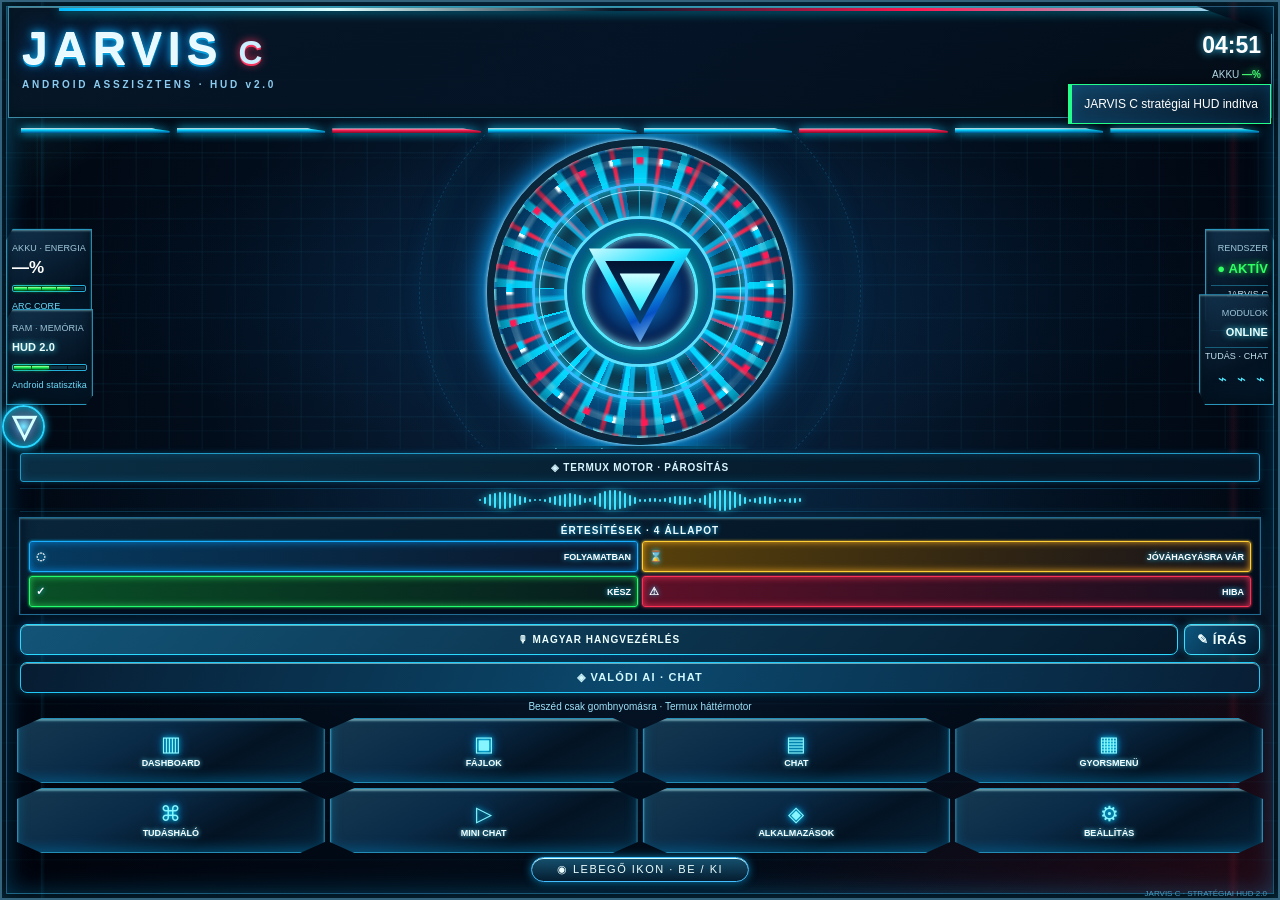
==== commit 142077e5: "feat: ship JARVIS C 2.6 genuine AI connection via Termux 1.2" ====
--- a/jarvis_hud/assets/index.html
+++ b/jarvis_hud/assets/index.html
@@ -2,7 +2,7 @@
 <html lang="hu"><head><meta charset="utf-8"/><meta name="viewport" content="width=device-width,initial-scale=1,viewport-fit=cover,user-scalable=no"/><meta name="theme-color" content="#030c19"/><title>JARVIS C / HUD</title>
 <style>
 :root{--cyan:#00caff;--red:#ff244d;--green:#28ffa1;--gold:#ffcf50;--bg:#020a15;--glass:#061b2eec;color:#d9f5ff;font-family:Arial,Helvetica,sans-serif}*{box-sizing:border-box;-webkit-tap-highlight-color:transparent}body{margin:0;overflow:hidden;background:radial-gradient(ellipse at center,#073758 0,#041422 49%,#01050d 100%)}button,input{font-family:inherit;color:inherit}button{cursor:pointer}button:active{filter:brightness(1.6)}.app{width:100vw;height:100dvh;display:flex;flex-direction:column;position:relative;overflow:hidden;background-image:linear-gradient(90deg,#0d56731a 1px,transparent 1px),linear-gradient(#0d56731a 1px,transparent 1px);background-size:30px 30px}.app:before{content:"";pointer-events:none;position:absolute;inset:5px;border:1px solid #1d7fa95c;box-shadow:inset 0 0 45px #009ee720}.head{padding:20px 17px 8px;display:flex;justify-content:space-between;align-items:flex-start;z-index:1}.wordmark{font-size:30px;letter-spacing:7px;color:#efffff;font-weight:800;text-shadow:0 0 18px #29b7ff}.subtitle{font-size:9px;letter-spacing:3px;color:#66d9fe}.stats{font-size:11px;text-align:right;line-height:1.8;color:#70aace}.stats b{color:var(--green)}.bar{height:4px;margin:4px 17px;display:flex;gap:5px}.bar i{flex:1;background:var(--cyan);box-shadow:0 0 8px var(--cyan)}.bar i:nth-child(3n){background:var(--red);box-shadow:0 0 7px var(--red)}.center{position:relative;flex:1;min-height:0;display:grid;place-items:center}.reactor{width:min(71vw,39vh,340px);height:min(71vw,39vh,340px);min-width:180px;min-height:180px;position:relative;border-radius:50%;display:grid;place-items:center;filter:drop-shadow(0 0 20px #00aeff7e);animation:breathe 3.4s ease-in-out infinite}.outer,.middle,.inner,.gear,.disk,.triangle{position:absolute;display:grid;place-items:center}.outer,.middle,.inner,.gear,.disk{inset:0;border-radius:50%}.outer{background:repeating-conic-gradient(from 14deg,var(--cyan) 0deg 5deg,transparent 5deg 11deg,#ff3357 11deg 14deg,transparent 14deg 21deg);mask:radial-gradient(transparent 56%,black 57% 65%,transparent 67%);animation:rotate 30s linear infinite}.middle{inset:10%;border:4px solid #158cbdbb;box-shadow:0 0 12px #12cfff,inset 0 0 16px #12cfff;outline:2px dashed #30ddff88;outline-offset:-12px;animation:rotateRev 19s linear infinite}.inner{inset:23%;border:3px solid #4ae6ff;box-shadow:0 0 19px #30dfff, inset 0 0 20px #30deff;background:radial-gradient(circle,#104e84 0,#02101c 77%)}.disk{inset:31%;border:2px solid #12709d;background:radial-gradient(circle,#0273b6,#001220);box-shadow:0 0 30px #159bfb}.triangle{width:38%;height:38%;clip-path:polygon(50% 100%,0 8%,100% 8%);background:linear-gradient(#dcffff,#08d7ff,#0738ae,#d6ffff);filter:drop-shadow(0 0 10px #04f5ff)}.triangle:before{content:"";position:absolute;inset:15%;clip-path:polygon(50% 97%,0 6%,100% 6%);background:#003b7d}.triangle:after{content:"";position:absolute;inset:30%;clip-path:polygon(50% 98%,0 6%,100% 6%);background:#7dfbff}.reactor-label{position:absolute;bottom:-32px;color:#8fe9ff;font-size:12px;letter-spacing:3px;font-weight:bold;text-shadow:0 0 10px #11eaff}.side{position:absolute;top:44%;font-size:9px;line-height:2;color:#70a2bf}.side strong{display:block;color:#d9f7ff;font-size:12px}.side.left{left:17px}.side.right{right:17px;text-align:right}.line{border-top:1px solid #165e79;margin-top:4px}.bottom{margin:0 13px 18px;display:grid;grid-template-columns:repeat(4,1fr);gap:7px}.tile{background:linear-gradient(140deg,#0c314b,#061322);min-height:58px;border:1px solid #18739e;border-radius:8px;display:flex;flex-direction:column;justify-content:center;align-items:center;gap:5px;box-shadow:inset 0 0 12px #05d5ff15}.tile .ic{font-size:23px;color:#61eaff}.tile .tx{font-size:9px}.screen{display:none;position:fixed;inset:0;z-index:9;background:radial-gradient(ellipse at center,#0a2a45,#020812 85%)}.screen.show{display:flex;flex-direction:column}.screenhead{height:68px;display:flex;align-items:center;justify-content:space-between;padding:15px;border-bottom:1px solid #1d6788;letter-spacing:2px;font-weight:700}.screenhead button,.sm{background:#0b3452;border:1px solid #1685b8;border-radius:7px;padding:10px}.scrbody{flex:1;min-height:0;position:relative;overflow:hidden}.float{position:fixed;left:8px;top:47%;width:55px;height:55px;border-radius:50%;z-index:12;background:radial-gradient(circle,#066093,#021321 65%);border:2px solid var(--cyan);box-shadow:0 0 15px #03c6ff77;display:grid;place-items:center;touch-action:none}.float:before{content:"▽";font-size:37px;font-weight:700;color:#d3ffff;text-shadow:0 0 11px #02ebff}.radialback{position:fixed;inset:0;background:#000a;z-index:13;display:none;backdrop-filter:blur(5px)}.radialback.on{display:block}.radial{position:fixed;left:50%;top:50%;width:min(320px,86vw);height:min(320px,86vw);transform:translate(-50%,-50%) scale(.7);opacity:0;visibility:hidden;z-index:14;transition:.22s;pointer-events:none}.radial.on{transform:translate(-50%,-50%) scale(1);opacity:1;visibility:visible;pointer-events:auto}.radial:before{content:"";position:absolute;inset:27px;border-radius:50%;border:1px dashed #1abaff77;box-shadow:0 0 24px #18d3ff33}.radial button{position:absolute;transform:translate(-50%,-50%);width:66px;height:66px;border-radius:50%;background:radial-gradient(circle,#0e4667,#051221);border:1px solid #28a9d7;box-shadow:0 0 14px #0acaff66;display:flex;flex-direction:column;align-items:center;justify-content:center;gap:3px;font-size:9px}.radial button .i{font-size:24px}.radial .core{width:95px;height:95px;left:50%;top:50%;border:3px solid #43eeff;background:radial-gradient(circle,#085e94,#031322)}.radial .core .i{font-size:39px}.toasts{position:fixed;z-index:25;top:84px;right:9px;display:grid;gap:7px;max-width:67%;pointer-events:none}.toast{padding:12px;background:#041e30f5;border-left:4px solid #24cfff;box-shadow:0 0 15px #000c;font-size:12px;animation:enter .25s}.toast.warn{border-color:var(--gold)}.toast.good{border-color:var(--green)}.toast.bad{border-color:var(--red)}.chip{position:fixed;bottom:4px;right:10px;font-size:9px;color:#2780a7}.chatbox{height:calc(100% - 64px);overflow-y:auto;display:flex;flex-direction:column;gap:10px;padding:13px}.msg{border:1px solid #176a8b;background:#0a293e;border-radius:12px;padding:11px 13px;max-width:90%;font-size:13px;line-height:1.5}.msg.mine{margin-left:auto;background:#094765}.msg strong{display:block;color:#54eaff;margin-bottom:4px}.chatinput{height:64px;display:flex;gap:8px;padding:9px;border-top:1px solid #164763}.chatinput input,.learn input{background:#041928;border:1px solid #1a82ab;padding:11px;border-radius:7px;flex:1;min-width:0;outline:none}.chatinput button,.learn button{background:#06658d;border:1px solid #00d1ff;border-radius:8px;padding:10px}.chatmini{position:fixed;top:90px;right:9px;width:min(310px,86vw);height:270px;z-index:11;border:1px solid #07baff;background:#041627ed;box-shadow:0 0 21px #000d;border-radius:10px;display:none;flex-direction:column}.chatmini.show{display:flex}.chatmini .minihead{padding:9px;display:flex;justify-content:space-between;border-bottom:1px solid #135d83}.miniinner{flex:1;font-size:12px;padding:10px;overflow:auto;white-space:pre-wrap}.chatmini form{display:flex;gap:4px;padding:6px}.chatmini input{width:80%;background:#092338;border:1px solid #246787;color:white}.graph{height:100%;width:100%;display:block;touch-action:none}.tools{position:absolute;right:12px;bottom:13px;display:flex;flex-direction:column;gap:6px}.tools button{width:40px;height:40px;border:1px solid #1ca6d7;background:#05192ded;border-radius:5px;font-size:25px}.graphinfo{position:absolute;left:10px;bottom:13px;background:#05182ccf;border:1px solid #17739c;padding:9px;font-size:10px;pointer-events:none;max-width:66%}.learn{display:flex;gap:6px;padding:8px;border-top:1px solid #155b80}.normal{padding:23px;line-height:1.9;font-size:13px}.normal h3{color:#66eaff}.normal button{margin:8px}.statusrow{display:flex;gap:5px;padding:7px;justify-content:space-around;border-top:1px solid #105477}.statusrow span{font-size:9px;white-space:nowrap}.statusrow .blue{color:#26d9ff}.statusrow .yellow{color:var(--gold)}.statusrow .green{color:var(--green)}.statusrow .red{color:var(--red)}@keyframes rotate{to{transform:rotate(360deg)}}@keyframes rotateRev{to{transform:rotate(-360deg)}}@keyframes breathe{50%{filter:drop-shadow(0 0 30px #04ccffa0)}}@keyframes enter{from{opacity:0;transform:translateX(25px)}to{opacity:1}}@media(max-height:700px){.head{padding-top:10px}.reactor{width:min(64vw,33vh);height:min(64vw,33vh);min-width:150px;min-height:150px}.tile{min-height:46px}.bottom{margin-bottom:9px}.tile .ic{font-size:18px}.reactor-label{bottom:-22px}}
-</style><link rel="stylesheet" href="premium.css"/><link rel="stylesheet" href="voice.css"/><link rel="stylesheet" href="write.css"/></head><body>
+</style><link rel="stylesheet" href="premium.css"/><link rel="stylesheet" href="voice.css"/><link rel="stylesheet" href="write.css"/><link rel="stylesheet" href="ai.css"/></head><body>
 <div class="app"><header class="head"><div><div class="wordmark">JARVIS</div><div class="subtitle">C · STRATÉGIAI HUD</div></div><div class="stats"><span id="time">--:--</span><br>AKKU <b id="battery">--%</b><br><b>● HUD AKTÍV</b></div></header><div class="bar"><i></i><i></i><i></i><i></i><i></i><i></i><i></i><i></i></div>
 <div class="center"><div class="side left">ARC CORE<strong>JARVIS C</strong><div class="line">ANDROID HUD</div></div><div id="reactor" class="reactor"><div class="outer"></div><div class="middle"></div><div class="inner"></div><div class="disk"></div><div class="triangle"></div><div class="reactor-label">ÉRINTÉS: GYORSMENÜ</div></div><div class="side right">RENDSZER<strong>ONLINE</strong><div class="line">HUD 1.0</div></div></div>
 <div class="bottom"><button class="tile" data-go="status"><span class="ic">▥</span><span class="tx">DASHBOARD</span></button><button class="tile" data-go="files"><span class="ic">▣</span><span class="tx">FÁJLOK</span></button><button class="tile" data-go="chat"><span class="ic">▤</span><span class="tx">CHAT</span></button><button class="tile" data-go="menu"><span class="ic">▦</span><span class="tx">GYORSMENÜ</span></button><button class="tile" data-go="knowledge"><span class="ic">⌘</span><span class="tx">TUDÁSHÁLÓ</span></button><button class="tile" data-go="mini"><span class="ic">▭</span><span class="tx">MINI CHAT</span></button><button class="tile" data-go="overlay"><span class="ic">◉</span><span class="tx">LEBEGŐ IKON</span></button><button class="tile" data-go="settings"><span class="ic">⚙</span><span class="tx">BEÁLLÍTÁS</span></button></div>
@@ -78,4 +78,4 @@
 window.addEventListener("resize",drawGraph);window.addEventListener("keydown",function(e){if(e.key==="Escape"){closeRadial();closeScreen();$("mini").classList.remove("show");}});
 notice("JARVIS C stratégiai HUD indítva","good");
 })();
-</script><script src="premium.js"></script><script src="termux.js"></script><script src="voice.js"></script><script src="write.js"></script></body></html>+</script><script src="premium.js"></script><script src="termux.js"></script><script src="voice.js"></script><script src="write.js"></script><script src="ai.js"></script></body></html>
--- a/jarvis_hud/assets/ai.css
+++ b/jarvis_hud/assets/ai.css
@@ -0,0 +1,29 @@
+/* JARVIS C 2.6: metallic Gemini AI panel */
+.jarvis-ai-button{position:relative;z-index:3;display:block;width:calc(100% - 24px);margin:2px 12px 6px;padding:8px 7px;border:1px solid #21c9fa;border-radius:7px;color:#d2faff;font-size:11px;font-weight:800;letter-spacing:1.2px;background:linear-gradient(110deg,#071c31,#0b496e,#081e35);box-shadow:0 0 9px #06ccfa54,inset 0 1px #b7ffff8a}
+.jarvis-ai-button.online{color:#b6ffdf;border-color:#31f49d;box-shadow:0 0 13px #11ff8a56,inset 0 1px #bffffb8a}
+.jarvis-ai-modal{position:fixed;inset:0;z-index:49;display:none;flex-direction:column;padding:9px 11px 14px;background:radial-gradient(circle at 45% 24%,#0d3854,#030b18 76%);color:#e6faff}
+.jarvis-ai-modal.open{display:flex}
+.jarvis-ai-header{display:flex;align-items:center;justify-content:space-between;border:1px solid #2b95ba;border-radius:6px;padding:10px 10px 7px;background:linear-gradient(130deg,#10415e,#041626);box-shadow:inset 0 1px #b9fbff6b,0 0 11px #0cb9f950}
+.jarvis-ai-header strong{font-size:14px;letter-spacing:1.4px;text-shadow:0 0 8px #17deff}
+.jarvis-ai-header p{font-size:10px;color:#84ddf2;line-height:1.4;margin:6px 0 3px;max-width:265px}
+.jarvis-ai-header p.good{color:#62ffad}
+.jarvis-ai-header p.bad{color:#ff798c}
+.jarvis-ai-header p.wait{color:#ffd570}
+.jarvis-ai-modal button{color:#e4faff;border:1px solid #24b8e5;background:linear-gradient(#125e86,#052039);border-radius:5px;padding:10px;font-weight:700}
+.jarvis-ai-modal button:disabled{opacity:.5}
+.jarvis-ai-scroll{overflow:auto;min-height:0;flex:1}
+.jarvis-ai-card{margin:10px 1px;padding:12px;border:1px solid #23799e;border-radius:7px;background:linear-gradient(#0c3049df,#051423e9);box-shadow:inset 0 1px #89dffe75,inset 0 0 19px #08a7ff18}
+.jarvis-ai-card h3{font-size:12px;color:#8be9ff;letter-spacing:1px;margin:0 0 10px}
+.jarvis-ai-card p{font-size:11px;line-height:1.7;color:#b0d9e9}
+.jarvis-ai-card code{font-size:10px;background:#061725;border:1px solid #297aa3;padding:3px;overflow-wrap:anywhere;color:#c8eeff}
+.jarvis-ai-card button{margin:5px 5px 2px 0;font-size:11px}
+.jarvis-ai-messages{height:210px;overflow:auto;border:1px solid #1a567d;background:#041423;padding:7px;margin-bottom:10px;border-radius:7px;display:flex;flex-direction:column;gap:8px}
+.jarvis-ai-msg{padding:9px 11px;font-size:12px;line-height:1.6;border:1px solid #1c6887;background:#0b3049;border-radius:8px;max-width:91%;white-space:pre-wrap;overflow-wrap:anywhere}
+.jarvis-ai-msg.user{align-self:flex-end;border-color:#318ec8;background:#114164}
+.jarvis-ai-msg.model{align-self:flex-start;border-color:#238d80;background:#0b2b39}
+.jarvis-ai-msg strong{display:block;font-size:10px;color:#76e8fc;margin-bottom:5px;letter-spacing:.5px}
+.jarvis-ai-msg span{white-space:pre-wrap}
+#jarvis-ai-form textarea{width:100%;box-sizing:border-box;background:#061a2a;border:1px solid #38b3e2;border-radius:7px;padding:11px;color:#efffff;font-size:14px;min-height:83px;resize:vertical;outline:0}
+#jarvis-ai-form button{display:block;width:100%;font-size:12px;margin:7px 0 0}
+.jarvis-ai-privacy{border-left:2px solid #0d83af;background:#061d30;padding:7px}
+@media(max-height:740px){.jarvis-ai-button{padding:5px;margin-top:0}.jarvis-ai-messages{height:160px}}
